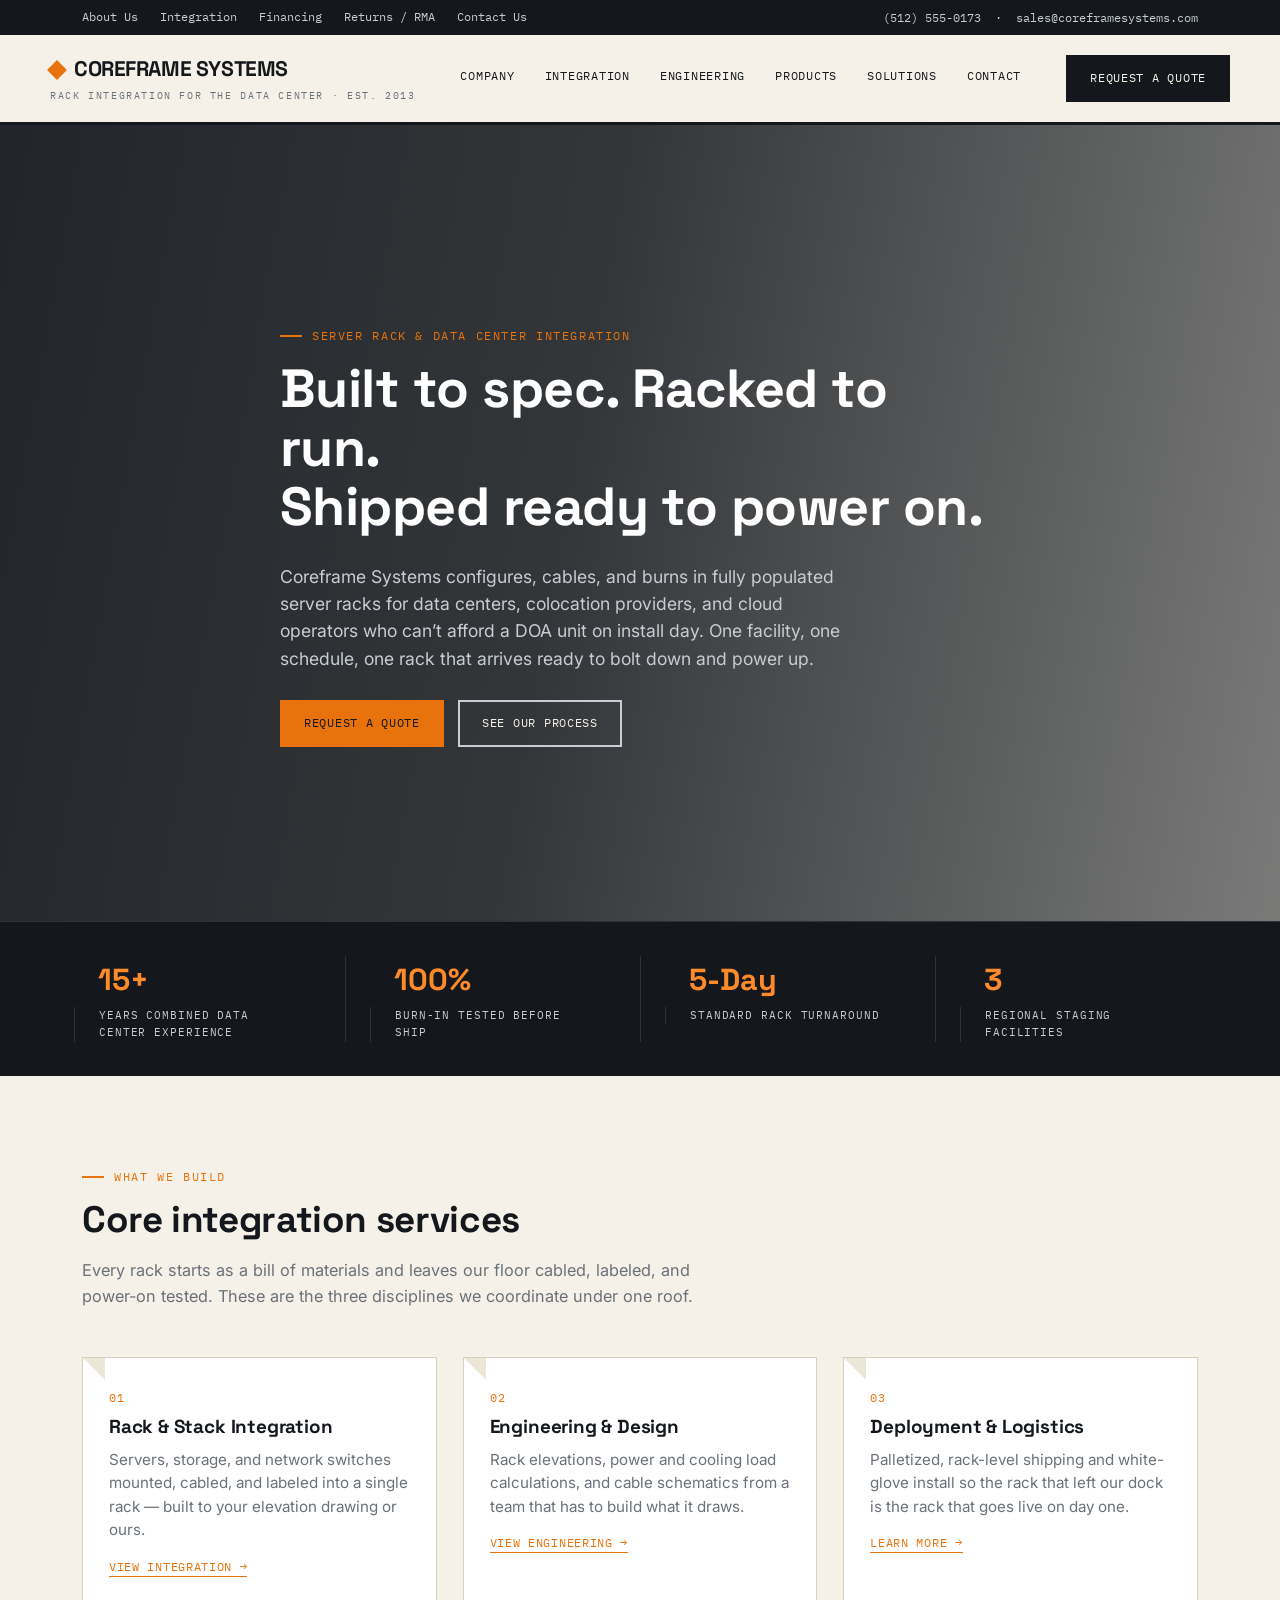
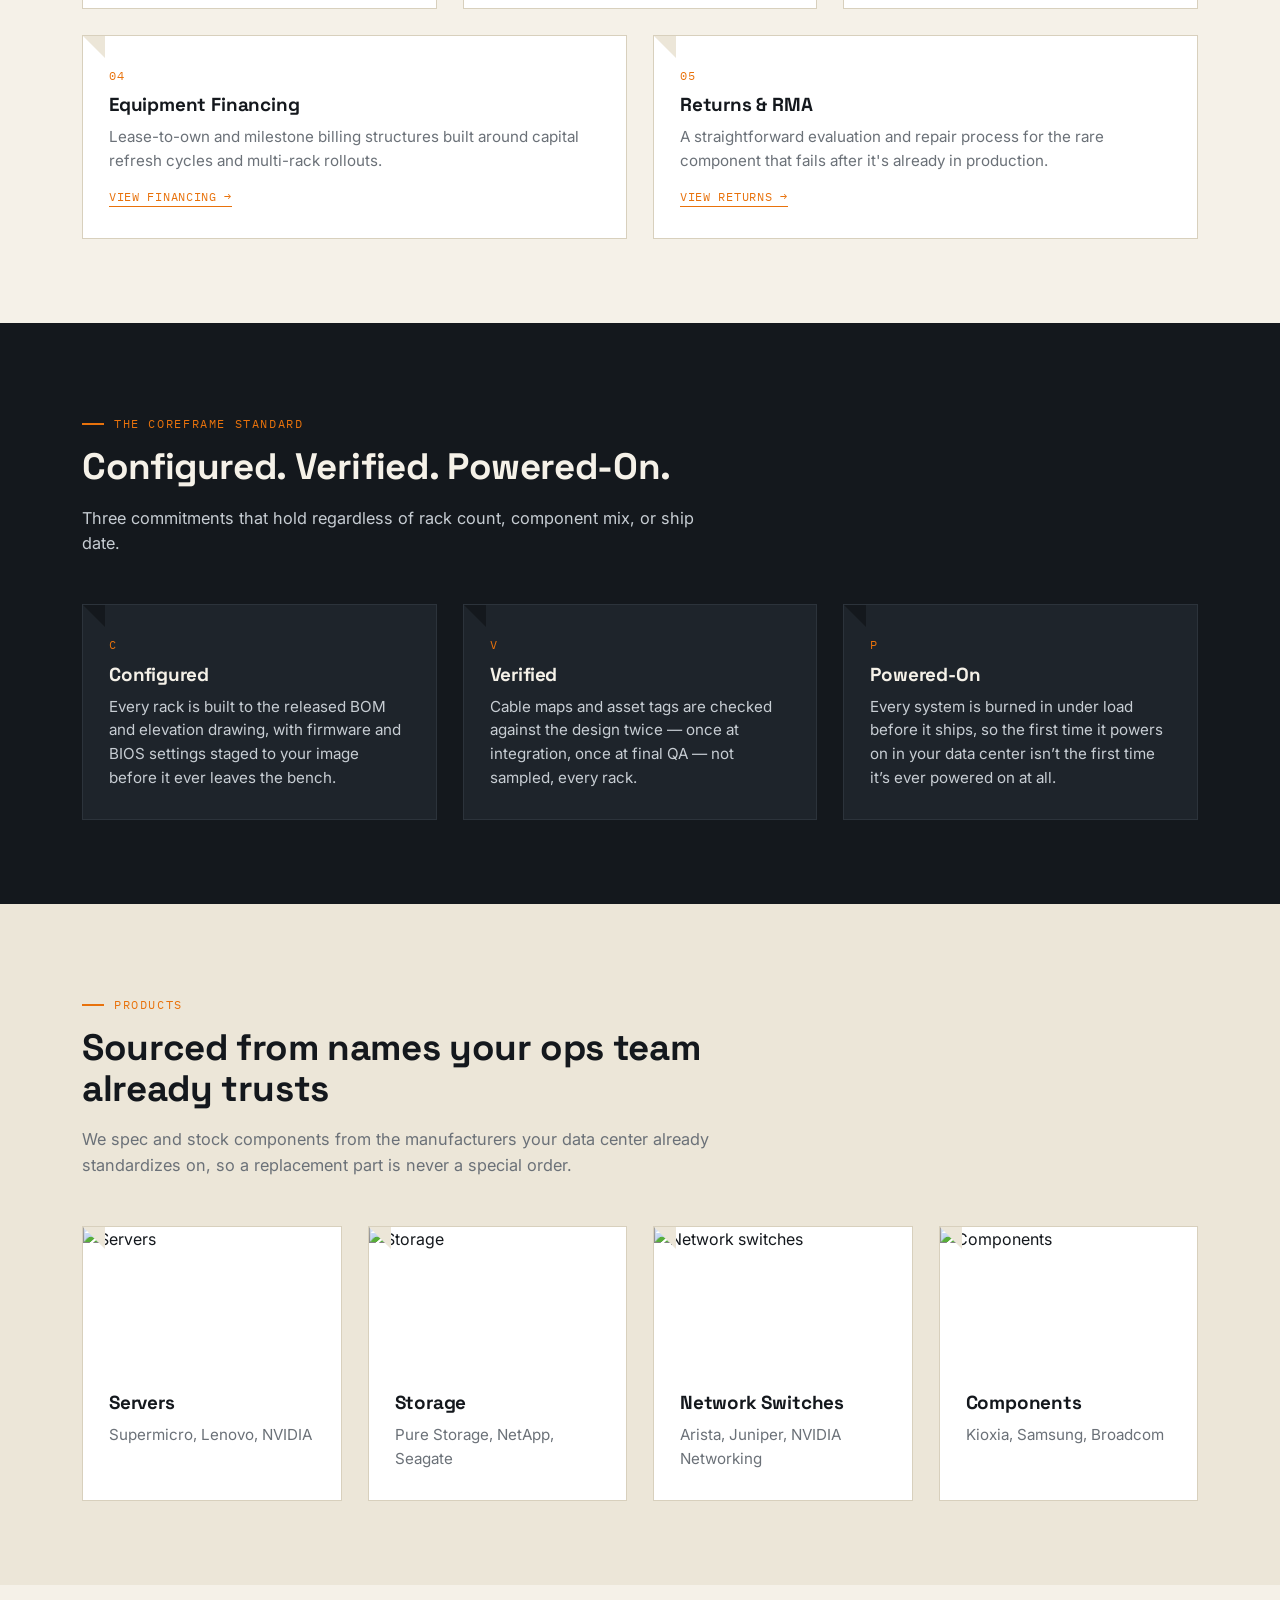
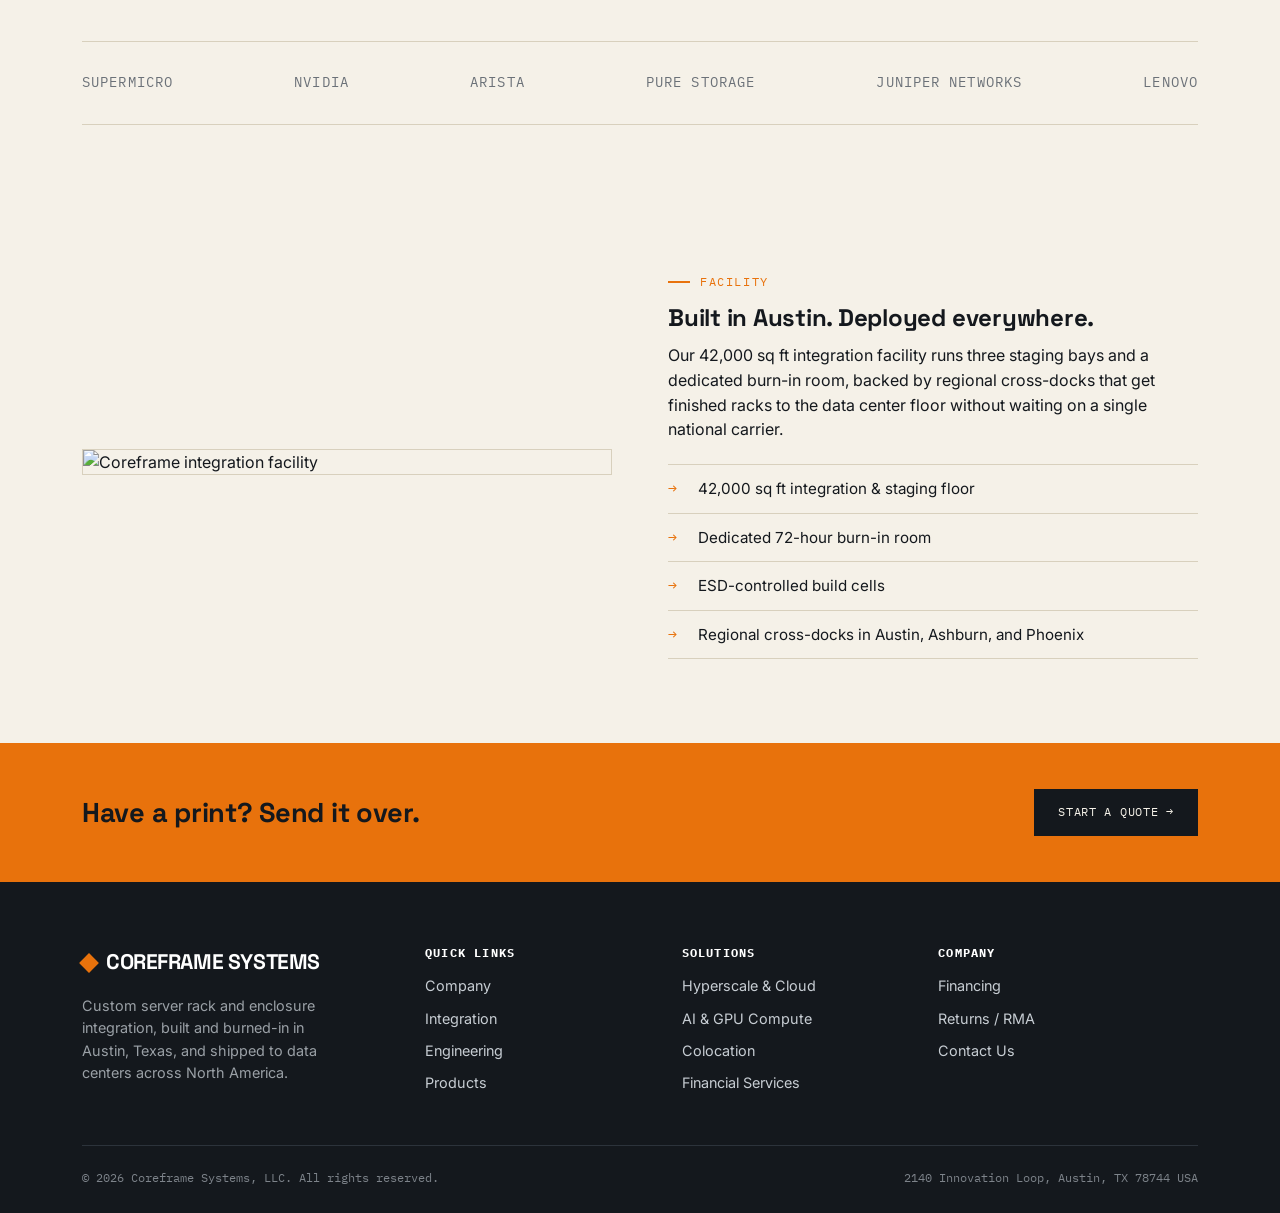
==== index.html @ fae52ecb "Add files via upload" ====
<!doctype html>
<html lang="en">
<head>
<meta charset="utf-8">
<meta name="viewport" content="width=device-width, initial-scale=1">
<title>Coreframe Systems &mdash; Custom Server Rack &amp; Data Center Integration | Coreframe Systems</title>
<meta name="description" content="Coreframe Systems configures, cables, and burns in custom server racks for data centers, from bill of materials to powered-on deployment.">
<link rel="stylesheet" href="styles.css">
</head>
<body>
<div class="utility-bar">
  <div class="container">
    <div class="utility-links">
      <a href="about.html">About Us</a>
<a href="integration.html">Integration</a>
<a href="financing.html">Financing</a>
<a href="returns.html">Returns / RMA</a>
<a href="contact.html">Contact Us</a>
    </div>
    <div>(512) 555-0173 &nbsp;·&nbsp; sales@coreframesystems.com</div>
  </div>
</div>
<header class="site-header">
  <div class="container nav-row">
    <a href="index.html" class="logo-block">
      <span class="logo-mark"><span class="chip"></span>COREFRAME SYSTEMS</span>
      <span class="logo-sub">Rack Integration for the Data Center &middot; Est. 2013</span>
    </a>
    <nav class="main-nav">
      <ul>
        <a href="about.html">Company</a>
<a href="integration.html">Integration</a>
<a href="engineering.html">Engineering</a>
<a href="products.html">Products</a>
<a href="solutions.html">Solutions</a>
<a href="contact.html">Contact</a>
      </ul>
    </nav>
    <a href="contact.html" class="btn btn-primary">Request a Quote</a>
  </div>
</header>


<section class="hero">
  <div class="hero-bg" style="background-image:url('https://images.unsplash.com/photo-1784652852605-6945598f2af3?w=1600&q=80&auto=format&fit=crop');"></div>
  <div class="container hero-inner">
    <div class="eyebrow">SERVER RACK &amp; DATA CENTER INTEGRATION</div>
    <h1>Built to spec. Racked to run.<br>Shipped ready to power on.</h1>
    <p class="lede">Coreframe Systems configures, cables, and burns in fully populated server racks for data centers, colocation providers, and cloud operators who can&rsquo;t afford a DOA unit on install day. One facility, one schedule, one rack that arrives ready to bolt down and power up.</p>
    <div class="hero-ctas">
      <a href="contact.html" class="btn btn-primary" style="background:var(--amber); border-color:var(--amber); color:var(--ink);">Request a Quote</a>
      <a href="integration.html#process" class="btn btn-on-dark">See Our Process</a>
    </div>
  </div>
</section>

<div class="stat-strip">
  <div class="container stat-grid">
    <div><div class="stat-num">15+</div><div class="stat-label">Years Combined Data Center Experience</div></div>
    <div><div class="stat-num">100%</div><div class="stat-label">Burn-In Tested Before Ship</div></div>
    <div><div class="stat-num">5-Day</div><div class="stat-label">Standard Rack Turnaround</div></div>
    <div><div class="stat-num">3</div><div class="stat-label">Regional Staging Facilities</div></div>
  </div>
</div>

<section>
  <div class="container">
    <div class="section-head">
      <div class="eyebrow">What We Build</div>
      <h2>Core integration services</h2>
      <p>Every rack starts as a bill of materials and leaves our floor cabled, labeled, and
      power-on tested. These are the three disciplines we coordinate under one roof.</p>
    </div>
    <div class="grid grid-3">
      <div class="card">
        <div class="num">01</div>
        <h3>Rack &amp; Stack Integration</h3>
        <p>Servers, storage, and network switches mounted, cabled, and labeled into a
        single rack &mdash; built to your elevation drawing or ours.</p>
        <a href="integration.html" class="card-link">View Integration &rarr;</a>
      </div>
      <div class="card">
        <div class="num">02</div>
        <h3>Engineering &amp; Design</h3>
        <p>Rack elevations, power and cooling load calculations, and cable schematics
        from a team that has to build what it draws.</p>
        <a href="engineering.html" class="card-link">View Engineering &rarr;</a>
      </div>
      <div class="card">
        <div class="num">03</div>
        <h3>Deployment &amp; Logistics</h3>
        <p>Palletized, rack-level shipping and white-glove install so the rack that
        left our dock is the rack that goes live on day one.</p>
        <a href="integration.html" class="card-link">Learn More &rarr;</a>
      </div>
    </div>
    <div class="grid grid-2" style="margin-top:26px;">
      <div class="card">
        <div class="num">04</div>
        <h3>Equipment Financing</h3>
        <p>Lease-to-own and milestone billing structures built around capital
        refresh cycles and multi-rack rollouts.</p>
        <a href="financing.html" class="card-link">View Financing &rarr;</a>
      </div>
      <div class="card">
        <div class="num">05</div>
        <h3>Returns &amp; RMA</h3>
        <p>A straightforward evaluation and repair process for the rare component
        that fails after it's already in production.</p>
        <a href="returns.html" class="card-link">View Returns &rarr;</a>
      </div>
    </div>
  </div>
</section>

<section class="on-dark">
  <div class="container">
    <div class="section-head">
      <div class="eyebrow">The Coreframe Standard</div>
      <h2>Configured. Verified. Powered-On.</h2>
      <p>Three commitments that hold regardless of rack count, component mix, or ship date.</p>
    </div>
    <div class="grid grid-3">
      <div class="card">
        <div class="num">C</div>
        <h3>Configured</h3>
        <p>Every rack is built to the released BOM and elevation drawing, with firmware
        and BIOS settings staged to your image before it ever leaves the bench.</p>
      </div>
      <div class="card">
        <div class="num">V</div>
        <h3>Verified</h3>
        <p>Cable maps and asset tags are checked against the design twice &mdash; once at
        integration, once at final QA &mdash; not sampled, every rack.</p>
      </div>
      <div class="card">
        <div class="num">P</div>
        <h3>Powered-On</h3>
        <p>Every system is burned in under load before it ships, so the first time it
        powers on in your data center isn&rsquo;t the first time it&rsquo;s ever powered on at all.</p>
      </div>
    </div>
  </div>
</section>

<section class="on-dim">
  <div class="container">
    <div class="section-head">
      <div class="eyebrow">Products</div>
      <h2>Sourced from names your ops team already trusts</h2>
      <p>We spec and stock components from the manufacturers your data center already
      standardizes on, so a replacement part is never a special order.</p>
    </div>
    <div class="grid grid-4">
      <div class="card">
        <img src="https://images.unsplash.com/photo-1784652852605-6945598f2af3?w=1600&q=80&auto=format&fit=crop" alt="Servers" style="margin:-30px -26px 16px; width:calc(100% + 52px); height:150px; object-fit:cover;">
        <h3>Servers</h3>
        <p>Supermicro, Lenovo, NVIDIA</p>
      </div>
      <div class="card">
        <img src="https://images.unsplash.com/photo-1698668975271-2ba9a323be6b?w=1600&q=80&auto=format&fit=crop" alt="Storage" style="margin:-30px -26px 16px; width:calc(100% + 52px); height:150px; object-fit:cover;">
        <h3>Storage</h3>
        <p>Pure Storage, NetApp, Seagate</p>
      </div>
      <div class="card">
        <img src="https://images.unsplash.com/photo-1594915440248-1e419eba6611?w=1600&q=80&auto=format&fit=crop" alt="Network switches" style="margin:-30px -26px 16px; width:calc(100% + 52px); height:150px; object-fit:cover;">
        <h3>Network Switches</h3>
        <p>Arista, Juniper, NVIDIA Networking</p>
      </div>
      <div class="card">
        <img src="https://images.unsplash.com/photo-1785682117029-86171f64c826?w=1600&q=80&auto=format&fit=crop" alt="Components" style="margin:-30px -26px 16px; width:calc(100% + 52px); height:150px; object-fit:cover;">
        <h3>Components</h3>
        <p>Kioxia, Samsung, Broadcom</p>
      </div>
    </div>
  </div>
</section>

<section class="tight">
  <div class="container">
    <div class="brand-strip">
      <span>Supermicro</span>
      <span>NVIDIA</span>
      <span>Arista</span>
      <span>Pure Storage</span>
      <span>Juniper Networks</span>
      <span>Lenovo</span>
    </div>
  </div>
</section>

<section>
  <div class="container split">
    <div class="img-col"><img src="https://images.unsplash.com/photo-1785682117394-4c8d27afc12a?w=1600&q=80&auto=format&fit=crop" alt="Coreframe integration facility"></div>
    <div>
      <div class="eyebrow">Facility</div>
      <h2>Built in Austin. Deployed everywhere.</h2>
      <p>Our 42,000 sq ft integration facility runs three staging bays and a dedicated
      burn-in room, backed by regional cross-docks that get finished racks to the data
      center floor without waiting on a single national carrier.</p>
      <ul class="mini-list">
        <li>42,000 sq ft integration &amp; staging floor</li>
        <li>Dedicated 72-hour burn-in room</li>
        <li>ESD-controlled build cells</li>
        <li>Regional cross-docks in Austin, Ashburn, and Phoenix</li>
      </ul>
    </div>
  </div>
</section>


<div class="cta-band">
  <div class="container">
    <h2>Have a print? Send it over.</h2>
    <a href="contact.html" class="btn btn-primary">Start a Quote &rarr;</a>
  </div>
</div>

<footer class="site-footer">
  <div class="container">
    <div class="footer-grid">
      <div>
        <span class="logo-mark" style="color:#fff;"><span class="chip"></span>COREFRAME SYSTEMS</span>
        <p style="margin-top:16px; max-width:260px; color:#9aa0a6; font-size:0.9rem;">
          Custom server rack and enclosure integration, built and burned-in in
          Austin, Texas, and shipped to data centers across North America.
        </p>
      </div>
      <div>
        <h4>Quick Links</h4>
        <ul>
          <li><a href="about.html">Company</a></li>
          <li><a href="integration.html">Integration</a></li>
          <li><a href="engineering.html">Engineering</a></li>
          <li><a href="products.html">Products</a></li>
        </ul>
      </div>
      <div>
        <h4>Solutions</h4>
        <ul>
          <li><a href="solutions.html">Hyperscale &amp; Cloud</a></li>
          <li><a href="solutions.html">AI &amp; GPU Compute</a></li>
          <li><a href="solutions.html">Colocation</a></li>
          <li><a href="solutions.html">Financial Services</a></li>
        </ul>
      </div>
      <div>
        <h4>Company</h4>
        <ul>
          <li><a href="financing.html">Financing</a></li>
          <li><a href="returns.html">Returns / RMA</a></li>
          <li><a href="contact.html">Contact Us</a></li>
        </ul>
      </div>
    </div>
    <div class="footer-bottom">
      <span>&copy; 2026 Coreframe Systems, LLC. All rights reserved.</span>
      <span>2140 Innovation Loop, Austin, TX 78744 USA</span>
    </div>
  </div>
</footer>

</body>
</html>
---- styles.css ----
/* Meridian Panel Works — shared stylesheet */

@import url('https://fonts.googleapis.com/css2?family=Space+Grotesk:wght@500;600;700&family=IBM+Plex+Mono:wght@400;500;600&family=Inter:wght@400;500;600;700&display=swap');

:root {
  --ink: #14181d;
  --ink-soft: #1e242b;
  --paper: #f5f1e8;
  --paper-dim: #ece6d8;
  --amber: #e8720c;
  --amber-bright: #ff8a2a;
  --line: #d8d0bd;
  --line-dark: #2c333b;
  --text-muted: #6b7178;
  --text-on-dark: #c7cdd3;
  --radius: 2px;
  --serif-head: 'Space Grotesk', 'Arial Narrow', sans-serif;
  --mono: 'IBM Plex Mono', 'Courier New', monospace;
  --body: 'Inter', -apple-system, BlinkMacSystemFont, sans-serif;
}

* { box-sizing: border-box; }
html { scroll-behavior: smooth; }
body {
  margin: 0;
  font-family: var(--body);
  background: var(--paper);
  color: var(--ink);
  line-height: 1.55;
  -webkit-font-smoothing: antialiased;
}
img { max-width: 100%; display: block; }
a { color: inherit; text-decoration: none; }
h1, h2, h3, h4 {
  font-family: var(--serif-head);
  line-height: 1.1;
  margin: 0 0 0.5em;
  letter-spacing: -0.01em;
}
p { margin: 0 0 1em; }
.container {
  max-width: 1180px;
  margin: 0 auto;
  padding: 0 32px;
}
.eyebrow {
  font-family: var(--mono);
  text-transform: uppercase;
  letter-spacing: 0.14em;
  font-size: 0.72rem;
  color: var(--amber);
  display: inline-flex;
  align-items: center;
  gap: 10px;
  margin-bottom: 14px;
}
.eyebrow::before {
  content: '';
  width: 22px;
  height: 2px;
  background: var(--amber);
  display: inline-block;
}

/* ---------- Utility bar ---------- */
.utility-bar {
  background: var(--ink);
  color: var(--text-on-dark);
  font-family: var(--mono);
  font-size: 0.74rem;
}
.utility-bar .container {
  display: flex;
  justify-content: space-between;
  align-items: center;
  padding-top: 8px;
  padding-bottom: 8px;
  flex-wrap: wrap;
  gap: 8px;
}
.utility-bar a { border-bottom: 1px solid transparent; }
.utility-bar a:hover { border-color: var(--amber); color: #fff; }
.utility-links { display: flex; gap: 22px; flex-wrap: wrap; }

/* ---------- Header / nav ---------- */
header.site-header {
  background: var(--paper);
  border-bottom: 3px solid var(--ink);
  position: sticky;
  top: 0;
  z-index: 50;
}
.nav-row {
  display: flex;
  align-items: center;
  justify-content: space-between;
  padding: 18px 0;
  gap: 24px;
}
.logo-block { display: flex; flex-direction: column; }
.logo-mark {
  font-family: var(--serif-head);
  font-weight: 700;
  font-size: 1.32rem;
  letter-spacing: -0.02em;
  display: flex;
  align-items: center;
  gap: 10px;
}
.logo-mark .chip {
  width: 14px; height: 14px;
  background: var(--amber);
  display: inline-block;
  transform: rotate(45deg);
}
.logo-sub {
  font-family: var(--mono);
  font-size: 0.63rem;
  letter-spacing: 0.16em;
  color: var(--text-muted);
  margin-top: 2px;
  text-transform: uppercase;
}
nav.main-nav ul {
  list-style: none;
  display: flex;
  gap: 30px;
  margin: 0;
  padding: 0;
}
nav.main-nav a {
  font-family: var(--mono);
  font-size: 0.78rem;
  text-transform: uppercase;
  letter-spacing: 0.06em;
  padding-bottom: 4px;
  border-bottom: 2px solid transparent;
}
nav.main-nav a:hover, nav.main-nav a.active {
  border-color: var(--amber);
  color: var(--amber);
}
.btn {
  font-family: var(--mono);
  font-size: 0.76rem;
  text-transform: uppercase;
  letter-spacing: 0.06em;
  padding: 12px 22px;
  border: 2px solid var(--ink);
  display: inline-block;
  white-space: nowrap;
  transition: all 0.15s ease;
}
.btn-primary { background: var(--ink); color: var(--paper); }
.btn-primary:hover { background: var(--amber); border-color: var(--amber); color: var(--ink); }
.btn-ghost { background: transparent; color: var(--ink); }
.btn-ghost:hover { background: var(--ink); color: var(--paper); }
.btn-on-dark { border-color: var(--text-on-dark); color: var(--paper); }
.btn-on-dark:hover { background: var(--amber); border-color: var(--amber); color: var(--ink); }

/* ---------- Hero ---------- */
.hero {
  position: relative;
  color: #f5f1e8;
  overflow: hidden;
}
.hero-bg {
  position: absolute; inset: 0;
  background-size: cover;
  background-position: center;
}
.hero-bg::after {
  content: '';
  position: absolute; inset: 0;
  background: linear-gradient(100deg, rgba(20,24,29,0.94) 0%, rgba(20,24,29,0.86) 45%, rgba(20,24,29,0.55) 100%);
}
.hero-inner {
  position: relative;
  padding: 110px 0 90px;
  max-width: 720px;
}
.hero h1 {
  font-size: clamp(2.1rem, 4.2vw, 3.4rem);
  color: #fff;
}
.hero .lede {
  font-size: 1.1rem;
  color: var(--text-on-dark);
  max-width: 580px;
}
.hero-ctas { display: flex; gap: 14px; margin-top: 28px; flex-wrap: wrap; }
.page-hero .hero-inner { padding: 74px 0 64px; max-width: 800px; }
.page-hero h1 { font-size: clamp(1.9rem, 3.6vw, 2.7rem); }

/* ---------- Stat strip ---------- */
.stat-strip {
  background: var(--ink);
  color: var(--paper);
  border-top: 1px solid var(--line-dark);
}
.stat-grid {
  display: grid;
  grid-template-columns: repeat(4, 1fr);
  padding: 34px 0;
}
.stat-grid div { padding: 0 24px; border-left: 1px solid var(--line-dark); }
.stat-grid div:first-child { border-left: none; }
.stat-num {
  font-family: var(--serif-head);
  font-weight: 700;
  font-size: 1.9rem;
  color: var(--amber-bright);
}
.stat-label {
  font-family: var(--mono);
  font-size: 0.7rem;
  text-transform: uppercase;
  letter-spacing: 0.08em;
  color: var(--text-on-dark);
  margin-top: 4px;
}

/* ---------- Sections ---------- */
section { padding: 84px 0; }
section.tight { padding: 56px 0; }
.section-head { max-width: 640px; margin-bottom: 48px; }
.section-head h2 { font-size: clamp(1.6rem, 3vw, 2.3rem); }
.section-head p { color: var(--text-muted); font-size: 1.02rem; }
.on-dark { background: var(--ink); color: var(--paper); }
.on-dark .section-head p { color: var(--text-on-dark); }
.on-dim { background: var(--paper-dim); }

/* ---------- Card grids ---------- */
.grid { display: grid; gap: 26px; }
.grid-3 { grid-template-columns: repeat(3, 1fr); }
.grid-4 { grid-template-columns: repeat(4, 1fr); }
.grid-2 { grid-template-columns: repeat(2, 1fr); }

.card {
  background: #fff;
  border: 1px solid var(--line);
  padding: 30px 26px;
  position: relative;
}
.on-dark .card, .on-dim .card.dark-card {
  background: var(--ink-soft);
  border-color: var(--line-dark);
}
.card::before {
  content: '';
  position: absolute; top: 0; left: 0;
  width: 0; height: 0;
  border-style: solid;
  border-width: 0 22px 22px 0;
  border-color: transparent var(--paper-dim) transparent transparent;
}
.on-dark .card::before { border-color: transparent var(--ink) transparent transparent; }
.card .num {
  font-family: var(--mono);
  color: var(--amber);
  font-size: 0.78rem;
  letter-spacing: 0.08em;
}
.card h3 { font-size: 1.18rem; margin-top: 10px; }
.card p { color: var(--text-muted); font-size: 0.95rem; margin-bottom: 0; }
.on-dark .card p { color: var(--text-on-dark); }
.card a.card-link {
  font-family: var(--mono);
  font-size: 0.72rem;
  text-transform: uppercase;
  letter-spacing: 0.06em;
  color: var(--amber);
  display: inline-block;
  margin-top: 16px;
  border-bottom: 1px solid var(--amber);
}

/* ---------- Image + text split ---------- */
.split {
  display: grid;
  grid-template-columns: 1fr 1fr;
  gap: 56px;
  align-items: center;
}
.split img { border: 1px solid var(--line); }
.split.reverse .img-col { order: 2; }
.split .eyebrow { margin-bottom: 14px; }
.mini-list { list-style: none; margin: 22px 0 0; padding: 0; }
.mini-list li {
  padding: 12px 0 12px 30px;
  border-top: 1px solid var(--line);
  position: relative;
  font-size: 0.95rem;
}
.on-dark .mini-list li { border-color: var(--line-dark); }
.mini-list li:last-child { border-bottom: 1px solid var(--line); }
.on-dark .mini-list li:last-child { border-color: var(--line-dark); }
.mini-list li::before {
  content: '→';
  position: absolute; left: 0; top: 12px;
  color: var(--amber);
  font-family: var(--mono);
}

/* ---------- Process steps ---------- */
.process {
  display: grid;
  grid-template-columns: repeat(6, 1fr);
  gap: 0;
  border: 1px solid var(--line);
}
.process .step {
  padding: 26px 18px;
  border-right: 1px solid var(--line);
  position: relative;
}
.process .step:last-child { border-right: none; }
.process .step .step-no {
  font-family: var(--mono);
  color: var(--amber);
  font-size: 0.75rem;
}
.process .step h4 { font-size: 0.95rem; margin: 8px 0 6px; }
.process .step p { font-size: 0.82rem; color: var(--text-muted); margin: 0; }

/* ---------- Brand strip ---------- */
.brand-strip {
  display: flex;
  justify-content: space-between;
  flex-wrap: wrap;
  gap: 20px;
  padding: 30px 0;
  border-top: 1px solid var(--line);
  border-bottom: 1px solid var(--line);
}
.brand-strip span {
  font-family: var(--mono);
  text-transform: uppercase;
  letter-spacing: 0.08em;
  font-size: 0.86rem;
  color: var(--text-muted);
}

/* ---------- Table ---------- */
table.spec-table { width: 100%; border-collapse: collapse; font-size: 0.92rem; }
table.spec-table th, table.spec-table td {
  text-align: left;
  padding: 14px 16px;
  border-bottom: 1px solid var(--line);
}
table.spec-table th {
  font-family: var(--mono);
  text-transform: uppercase;
  font-size: 0.7rem;
  letter-spacing: 0.08em;
  color: var(--text-muted);
  border-bottom: 2px solid var(--ink);
}

/* ---------- Tier cards (support) ---------- */
.tier-card {
  border: 1px solid var(--line);
  background: #fff;
  padding: 32px 28px;
}
.tier-card.featured {
  border: 2px solid var(--ink);
  background: var(--ink);
  color: var(--paper);
}
.tier-card.featured .tier-price, .tier-card.featured h3 { color: #fff; }
.tier-card.featured .mini-list li { border-color: var(--line-dark); }
.tier-name { font-family: var(--mono); text-transform: uppercase; letter-spacing: 0.1em; font-size: 0.78rem; color: var(--amber); }
.tier-price { font-family: var(--serif-head); font-size: 1.5rem; margin: 10px 0 4px; }

/* ---------- CTA band ---------- */
.cta-band {
  background: var(--amber);
  color: var(--ink);
}
.cta-band .container {
  display: flex;
  justify-content: space-between;
  align-items: center;
  flex-wrap: wrap;
  gap: 20px;
  padding: 46px 32px;
}
.cta-band h2 { font-size: 1.7rem; margin: 0; }
.cta-band .btn { border-color: var(--ink); }
.cta-band .btn-primary { background: var(--ink); color: var(--paper); }
.cta-band .btn-primary:hover { background: #fff; color: var(--ink); }

/* ---------- Footer ---------- */
footer.site-footer {
  background: var(--ink);
  color: var(--text-on-dark);
  padding: 64px 0 26px;
}
.footer-grid {
  display: grid;
  grid-template-columns: 1.4fr 1fr 1fr 1.2fr;
  gap: 40px;
  padding-bottom: 40px;
  border-bottom: 1px solid var(--line-dark);
}
.footer-grid h4 {
  font-family: var(--mono);
  text-transform: uppercase;
  font-size: 0.74rem;
  letter-spacing: 0.1em;
  color: #fff;
  margin-bottom: 16px;
}
.footer-grid ul { list-style: none; margin: 0; padding: 0; }
.footer-grid li { margin-bottom: 10px; font-size: 0.9rem; }
.footer-grid a:hover { color: var(--amber); }
.footer-bottom {
  display: flex;
  justify-content: space-between;
  padding-top: 22px;
  font-size: 0.78rem;
  font-family: var(--mono);
  flex-wrap: wrap;
  gap: 10px;
  color: #7d838a;
}

/* ---------- Forms ---------- */
.form-grid { display: grid; grid-template-columns: 1fr 1fr; gap: 20px; }
.form-grid .full { grid-column: 1 / -1; }
label {
  font-family: var(--mono);
  font-size: 0.72rem;
  text-transform: uppercase;
  letter-spacing: 0.08em;
  color: var(--text-muted);
  display: block;
  margin-bottom: 8px;
}
input, select, textarea {
  width: 100%;
  padding: 12px 14px;
  border: 1px solid var(--line);
  background: #fff;
  font-family: var(--body);
  font-size: 0.95rem;
  color: var(--ink);
}
input:focus, select:focus, textarea:focus { outline: 2px solid var(--amber); border-color: var(--amber); }

/* ---------- Contact info blocks ---------- */
.info-block { padding: 22px 0; border-top: 1px solid var(--line); }
.info-block:first-child { border-top: none; }
.info-block .label { font-family: var(--mono); font-size: 0.7rem; text-transform: uppercase; letter-spacing: 0.08em; color: var(--amber); margin-bottom: 6px; }

/* ---------- Responsive ---------- */
@media (max-width: 980px) {
  nav.main-nav { display: none; }
  .stat-grid { grid-template-columns: repeat(2, 1fr); }
  .stat-grid div:nth-child(3) { border-left: none; }
  .stat-grid div { margin-bottom: 20px; }
  .grid-3, .grid-4, .grid-2 { grid-template-columns: 1fr; }
  .split { grid-template-columns: 1fr; }
  .split.reverse .img-col { order: 0; }
  .process { grid-template-columns: repeat(2, 1fr); }
  .process .step { border-right: none; border-bottom: 1px solid var(--line); }
  .footer-grid { grid-template-columns: 1fr 1fr; }
  .form-grid { grid-template-columns: 1fr; }
  .cta-band .container { flex-direction: column; align-items: flex-start; }
}
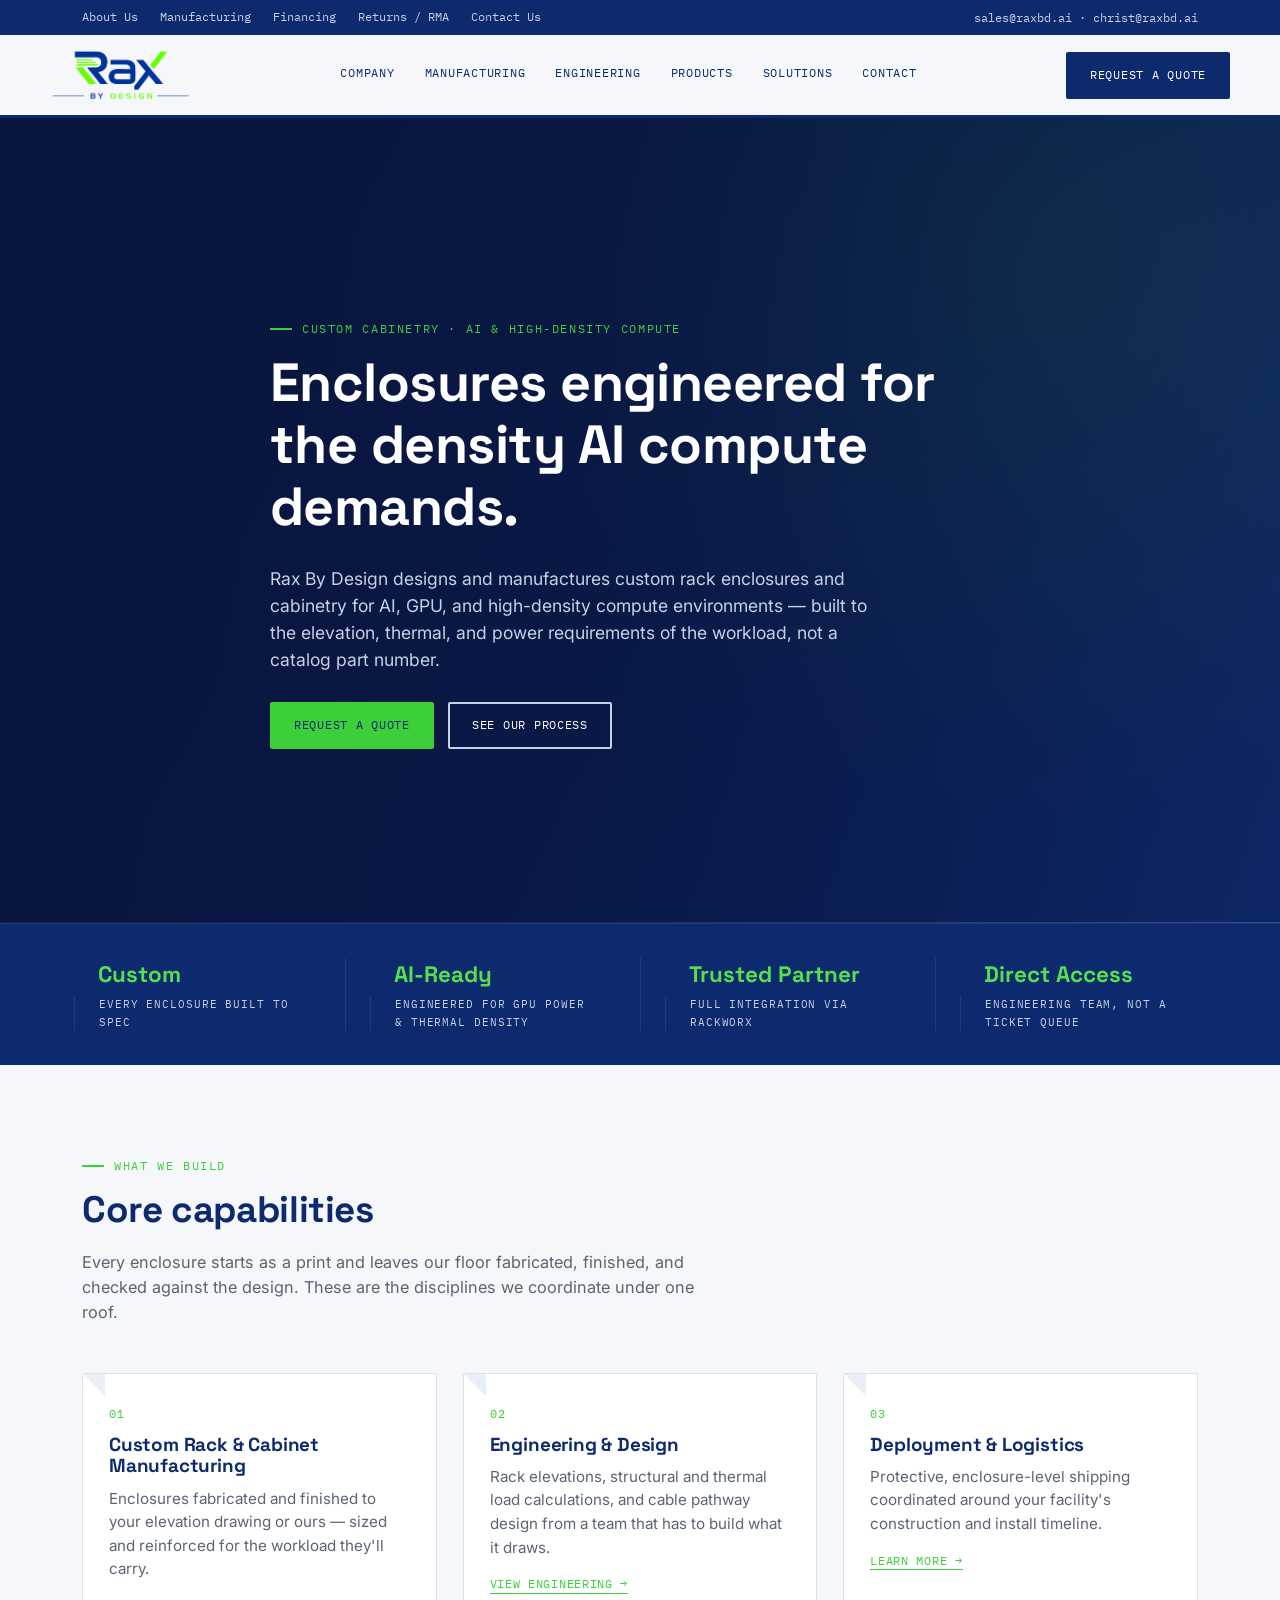
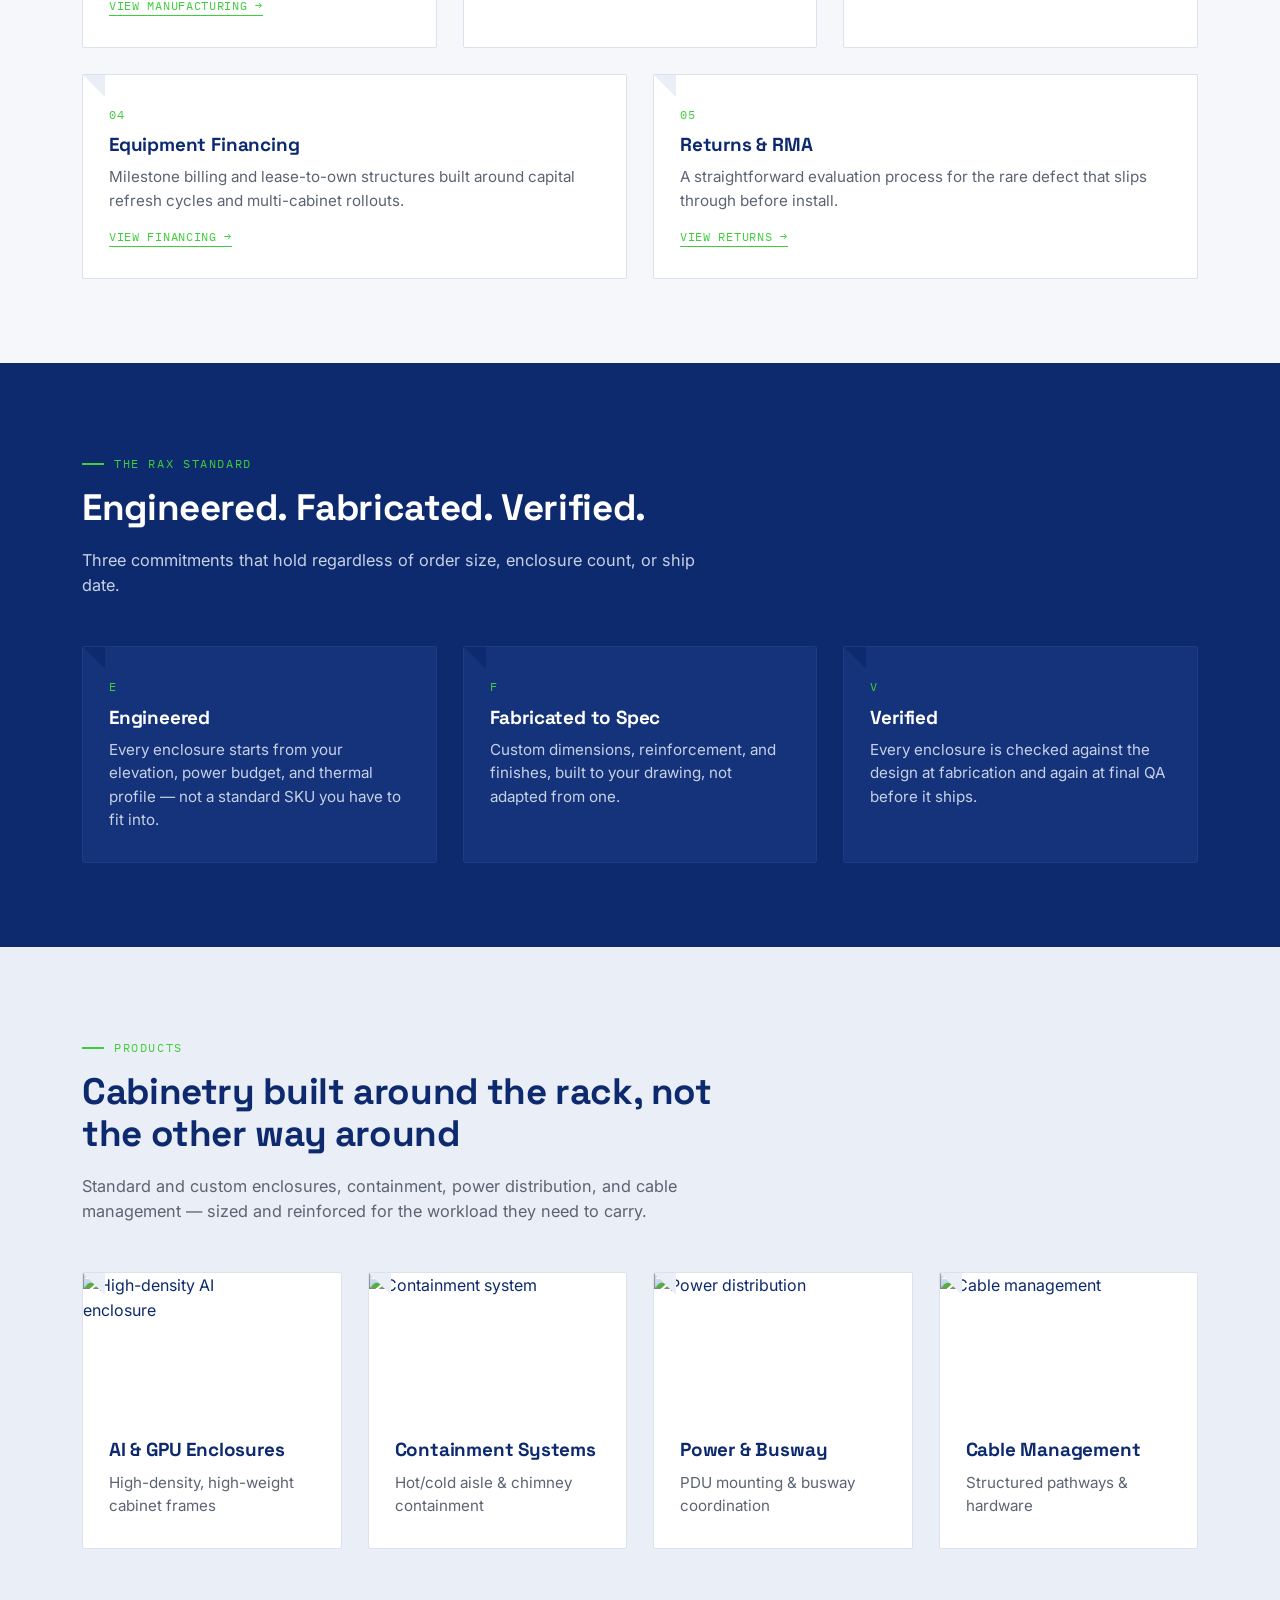
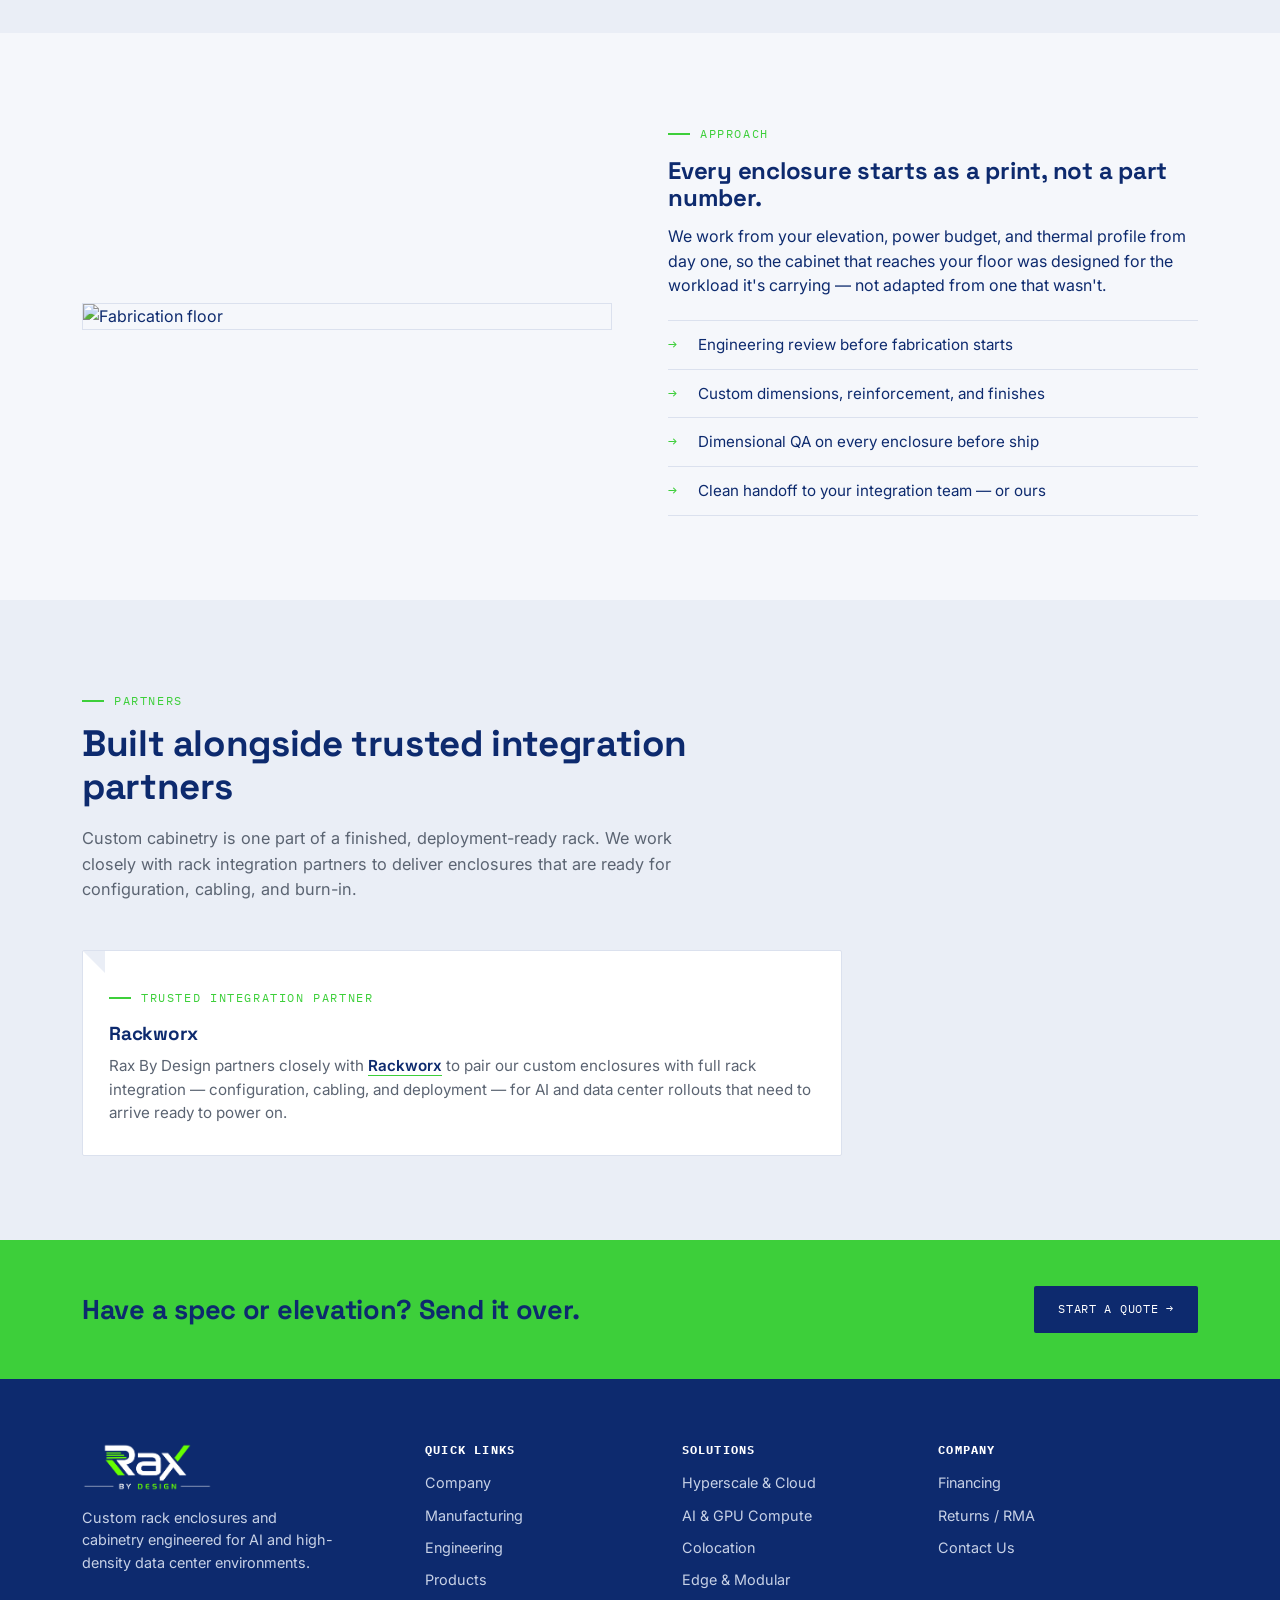
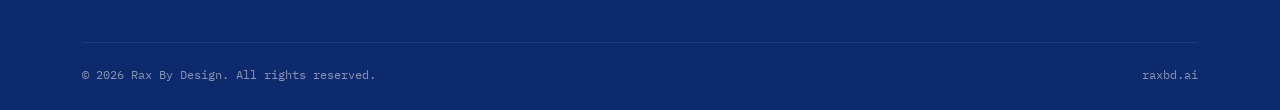
==== commit f5c0cc8d: "Make landing page, update site to be relevant to rax by design" ====
--- a/index.html
+++ b/index.html
@@ -3,8 +3,9 @@
 <head>
 <meta charset="utf-8">
 <meta name="viewport" content="width=device-width, initial-scale=1">
-<title>Coreframe Systems &mdash; Custom Server Rack &amp; Data Center Integration | Coreframe Systems</title>
-<meta name="description" content="Coreframe Systems configures, cables, and burns in custom server racks for data centers, from bill of materials to powered-on deployment.">
+<title>Home | Rax By Design</title>
+<meta name="description" content="Rax By Design engineers and manufactures custom rack enclosures and cabinetry for AI, GPU, and high-density data center environments.">
+<link rel="icon" href="data:,">
 <link rel="stylesheet" href="styles.css">
 </head>
 <body>
@@ -12,24 +13,21 @@
   <div class="container">
     <div class="utility-links">
       <a href="about.html">About Us</a>
-<a href="integration.html">Integration</a>
+<a href="integration.html">Manufacturing</a>
 <a href="financing.html">Financing</a>
 <a href="returns.html">Returns / RMA</a>
 <a href="contact.html">Contact Us</a>
     </div>
-    <div>(512) 555-0173 &nbsp;·&nbsp; sales@coreframesystems.com</div>
+    <div class="utility-contact"><a href="mailto:sales@raxbd.ai">sales@raxbd.ai</a>&nbsp;&middot;&nbsp;<a href="mailto:christ@raxbd.ai">christ@raxbd.ai</a></div>
   </div>
 </div>
 <header class="site-header">
   <div class="container nav-row">
-    <a href="index.html" class="logo-block">
-      <span class="logo-mark"><span class="chip"></span>COREFRAME SYSTEMS</span>
-      <span class="logo-sub">Rack Integration for the Data Center &middot; Est. 2013</span>
-    </a>
+    <a href="index.html" class="logo-block"><img class="logo-mark" src="assets/logo-full.png" width="141" height="52" alt="Rax By Design logo"></a>
     <nav class="main-nav">
       <ul>
         <a href="about.html">Company</a>
-<a href="integration.html">Integration</a>
+<a href="integration.html">Manufacturing</a>
 <a href="engineering.html">Engineering</a>
 <a href="products.html">Products</a>
 <a href="solutions.html">Solutions</a>
@@ -40,15 +38,14 @@
   </div>
 </header>
 
-
 <section class="hero">
-  <div class="hero-bg" style="background-image:url('https://images.unsplash.com/photo-1784652852605-6945598f2af3?w=1600&q=80&auto=format&fit=crop');"></div>
+  <div class="hero-bg"></div>
   <div class="container hero-inner">
-    <div class="eyebrow">SERVER RACK &amp; DATA CENTER INTEGRATION</div>
-    <h1>Built to spec. Racked to run.<br>Shipped ready to power on.</h1>
-    <p class="lede">Coreframe Systems configures, cables, and burns in fully populated server racks for data centers, colocation providers, and cloud operators who can&rsquo;t afford a DOA unit on install day. One facility, one schedule, one rack that arrives ready to bolt down and power up.</p>
+    <div class="eyebrow">Custom Cabinetry &middot; AI &amp; High-Density Compute</div>
+    <h1>Enclosures engineered for the density AI compute demands.</h1>
+    <p class="lede">Rax By Design designs and manufactures custom rack enclosures and cabinetry for AI, GPU, and high-density compute environments &mdash; built to the elevation, thermal, and power requirements of the workload, not a catalog part number.</p>
     <div class="hero-ctas">
-      <a href="contact.html" class="btn btn-primary" style="background:var(--amber); border-color:var(--amber); color:var(--ink);">Request a Quote</a>
+      <a href="contact.html" class="btn btn-primary btn-accent">Request a Quote</a>
       <a href="integration.html#process" class="btn btn-on-dark">See Our Process</a>
     </div>
   </div>
@@ -56,10 +53,10 @@
 
 <div class="stat-strip">
   <div class="container stat-grid">
-    <div><div class="stat-num">15+</div><div class="stat-label">Years Combined Data Center Experience</div></div>
-    <div><div class="stat-num">100%</div><div class="stat-label">Burn-In Tested Before Ship</div></div>
-    <div><div class="stat-num">5-Day</div><div class="stat-label">Standard Rack Turnaround</div></div>
-    <div><div class="stat-num">3</div><div class="stat-label">Regional Staging Facilities</div></div>
+    <div><div class="stat-num">Custom</div><div class="stat-label">Every Enclosure Built to Spec</div></div>
+    <div><div class="stat-num">AI-Ready</div><div class="stat-label">Engineered for GPU Power &amp; Thermal Density</div></div>
+    <div><div class="stat-num">Trusted Partner</div><div class="stat-label">Full Integration via Rackworx</div></div>
+    <div><div class="stat-num">Direct Access</div><div class="stat-label">Engineering Team, Not a Ticket Queue</div></div>
   </div>
 </div>
 
@@ -67,46 +64,46 @@
   <div class="container">
     <div class="section-head">
       <div class="eyebrow">What We Build</div>
-      <h2>Core integration services</h2>
-      <p>Every rack starts as a bill of materials and leaves our floor cabled, labeled, and
-      power-on tested. These are the three disciplines we coordinate under one roof.</p>
+      <h2>Core capabilities</h2>
+      <p>Every enclosure starts as a print and leaves our floor fabricated, finished, and
+      checked against the design. These are the disciplines we coordinate under one roof.</p>
     </div>
     <div class="grid grid-3">
       <div class="card">
         <div class="num">01</div>
-        <h3>Rack &amp; Stack Integration</h3>
-        <p>Servers, storage, and network switches mounted, cabled, and labeled into a
-        single rack &mdash; built to your elevation drawing or ours.</p>
-        <a href="integration.html" class="card-link">View Integration &rarr;</a>
+        <h3>Custom Rack &amp; Cabinet Manufacturing</h3>
+        <p>Enclosures fabricated and finished to your elevation drawing or ours &mdash;
+        sized and reinforced for the workload they'll carry.</p>
+        <a href="integration.html" class="card-link">View Manufacturing &rarr;</a>
       </div>
       <div class="card">
         <div class="num">02</div>
         <h3>Engineering &amp; Design</h3>
-        <p>Rack elevations, power and cooling load calculations, and cable schematics
-        from a team that has to build what it draws.</p>
+        <p>Rack elevations, structural and thermal load calculations, and cable pathway
+        design from a team that has to build what it draws.</p>
         <a href="engineering.html" class="card-link">View Engineering &rarr;</a>
       </div>
       <div class="card">
         <div class="num">03</div>
         <h3>Deployment &amp; Logistics</h3>
-        <p>Palletized, rack-level shipping and white-glove install so the rack that
-        left our dock is the rack that goes live on day one.</p>
-        <a href="integration.html" class="card-link">Learn More &rarr;</a>
+        <p>Protective, enclosure-level shipping coordinated around your facility's
+        construction and install timeline.</p>
+        <a href="solutions.html" class="card-link">Learn More &rarr;</a>
       </div>
     </div>
     <div class="grid grid-2" style="margin-top:26px;">
       <div class="card">
         <div class="num">04</div>
         <h3>Equipment Financing</h3>
-        <p>Lease-to-own and milestone billing structures built around capital
-        refresh cycles and multi-rack rollouts.</p>
+        <p>Milestone billing and lease-to-own structures built around capital refresh
+        cycles and multi-cabinet rollouts.</p>
         <a href="financing.html" class="card-link">View Financing &rarr;</a>
       </div>
       <div class="card">
         <div class="num">05</div>
         <h3>Returns &amp; RMA</h3>
-        <p>A straightforward evaluation and repair process for the rare component
-        that fails after it's already in production.</p>
+        <p>A straightforward evaluation process for the rare defect that slips through
+        before install.</p>
         <a href="returns.html" class="card-link">View Returns &rarr;</a>
       </div>
     </div>
@@ -116,28 +113,28 @@
 <section class="on-dark">
   <div class="container">
     <div class="section-head">
-      <div class="eyebrow">The Coreframe Standard</div>
-      <h2>Configured. Verified. Powered-On.</h2>
-      <p>Three commitments that hold regardless of rack count, component mix, or ship date.</p>
+      <div class="eyebrow">The Rax Standard</div>
+      <h2>Engineered. Fabricated. Verified.</h2>
+      <p>Three commitments that hold regardless of order size, enclosure count, or ship date.</p>
     </div>
     <div class="grid grid-3">
       <div class="card">
-        <div class="num">C</div>
-        <h3>Configured</h3>
-        <p>Every rack is built to the released BOM and elevation drawing, with firmware
-        and BIOS settings staged to your image before it ever leaves the bench.</p>
+        <div class="num">E</div>
+        <h3>Engineered</h3>
+        <p>Every enclosure starts from your elevation, power budget, and thermal profile
+        &mdash; not a standard SKU you have to fit into.</p>
+      </div>
+      <div class="card">
+        <div class="num">F</div>
+        <h3>Fabricated to Spec</h3>
+        <p>Custom dimensions, reinforcement, and finishes, built to your drawing,
+        not adapted from one.</p>
       </div>
       <div class="card">
         <div class="num">V</div>
         <h3>Verified</h3>
-        <p>Cable maps and asset tags are checked against the design twice &mdash; once at
-        integration, once at final QA &mdash; not sampled, every rack.</p>
-      </div>
-      <div class="card">
-        <div class="num">P</div>
-        <h3>Powered-On</h3>
-        <p>Every system is burned in under load before it ships, so the first time it
-        powers on in your data center isn&rsquo;t the first time it&rsquo;s ever powered on at all.</p>
+        <p>Every enclosure is checked against the design at fabrication and again at
+        final QA before it ships.</p>
       </div>
     </div>
   </div>
@@ -147,71 +144,77 @@
   <div class="container">
     <div class="section-head">
       <div class="eyebrow">Products</div>
-      <h2>Sourced from names your ops team already trusts</h2>
-      <p>We spec and stock components from the manufacturers your data center already
-      standardizes on, so a replacement part is never a special order.</p>
+      <h2>Cabinetry built around the rack, not the other way around</h2>
+      <p>Standard and custom enclosures, containment, power distribution, and cable
+      management &mdash; sized and reinforced for the workload they need to carry.</p>
     </div>
     <div class="grid grid-4">
       <div class="card">
-        <img src="https://images.unsplash.com/photo-1784652852605-6945598f2af3?w=1600&q=80&auto=format&fit=crop" alt="Servers" style="margin:-30px -26px 16px; width:calc(100% + 52px); height:150px; object-fit:cover;">
-        <h3>Servers</h3>
-        <p>Supermicro, Lenovo, NVIDIA</p>
-      </div>
-      <div class="card">
-        <img src="https://images.unsplash.com/photo-1698668975271-2ba9a323be6b?w=1600&q=80&auto=format&fit=crop" alt="Storage" style="margin:-30px -26px 16px; width:calc(100% + 52px); height:150px; object-fit:cover;">
-        <h3>Storage</h3>
-        <p>Pure Storage, NetApp, Seagate</p>
-      </div>
-      <div class="card">
-        <img src="https://images.unsplash.com/photo-1594915440248-1e419eba6611?w=1600&q=80&auto=format&fit=crop" alt="Network switches" style="margin:-30px -26px 16px; width:calc(100% + 52px); height:150px; object-fit:cover;">
-        <h3>Network Switches</h3>
-        <p>Arista, Juniper, NVIDIA Networking</p>
-      </div>
-      <div class="card">
-        <img src="https://images.unsplash.com/photo-1785682117029-86171f64c826?w=1600&q=80&auto=format&fit=crop" alt="Components" style="margin:-30px -26px 16px; width:calc(100% + 52px); height:150px; object-fit:cover;">
-        <h3>Components</h3>
-        <p>Kioxia, Samsung, Broadcom</p>
-      </div>
-    </div>
-  </div>
-</section>
-
-<section class="tight">
-  <div class="container">
-    <div class="brand-strip">
-      <span>Supermicro</span>
-      <span>NVIDIA</span>
-      <span>Arista</span>
-      <span>Pure Storage</span>
-      <span>Juniper Networks</span>
-      <span>Lenovo</span>
+        <img src="https://images.unsplash.com/photo-1784652852605-6945598f2af3?w=1600&q=80&auto=format&fit=crop" alt="High-density AI enclosure" style="margin:-30px -26px 16px; width:calc(100% + 52px); height:150px; object-fit:cover;">
+        <h3>AI &amp; GPU Enclosures</h3>
+        <p>High-density, high-weight cabinet frames</p>
+      </div>
+      <div class="card">
+        <img src="https://images.unsplash.com/photo-1698668975271-2ba9a323be6b?w=1600&q=80&auto=format&fit=crop" alt="Containment system" style="margin:-30px -26px 16px; width:calc(100% + 52px); height:150px; object-fit:cover;">
+        <h3>Containment Systems</h3>
+        <p>Hot/cold aisle &amp; chimney containment</p>
+      </div>
+      <div class="card">
+        <img src="https://images.unsplash.com/photo-1594915440248-1e419eba6611?w=1600&q=80&auto=format&fit=crop" alt="Power distribution" style="margin:-30px -26px 16px; width:calc(100% + 52px); height:150px; object-fit:cover;">
+        <h3>Power &amp; Busway</h3>
+        <p>PDU mounting &amp; busway coordination</p>
+      </div>
+      <div class="card">
+        <img src="https://images.unsplash.com/photo-1785682117029-86171f64c826?w=1600&q=80&auto=format&fit=crop" alt="Cable management" style="margin:-30px -26px 16px; width:calc(100% + 52px); height:150px; object-fit:cover;">
+        <h3>Cable Management</h3>
+        <p>Structured pathways &amp; hardware</p>
+      </div>
     </div>
   </div>
 </section>
 
 <section>
   <div class="container split">
-    <div class="img-col"><img src="https://images.unsplash.com/photo-1785682117394-4c8d27afc12a?w=1600&q=80&auto=format&fit=crop" alt="Coreframe integration facility"></div>
+    <div class="img-col"><img src="https://images.unsplash.com/photo-1785682117394-4c8d27afc12a?w=1600&q=80&auto=format&fit=crop" alt="Fabrication floor"></div>
     <div>
-      <div class="eyebrow">Facility</div>
-      <h2>Built in Austin. Deployed everywhere.</h2>
-      <p>Our 42,000 sq ft integration facility runs three staging bays and a dedicated
-      burn-in room, backed by regional cross-docks that get finished racks to the data
-      center floor without waiting on a single national carrier.</p>
+      <div class="eyebrow">Approach</div>
+      <h2>Every enclosure starts as a print, not a part number.</h2>
+      <p>We work from your elevation, power budget, and thermal profile from day one,
+      so the cabinet that reaches your floor was designed for the workload it's
+      carrying &mdash; not adapted from one that wasn't.</p>
       <ul class="mini-list">
-        <li>42,000 sq ft integration &amp; staging floor</li>
-        <li>Dedicated 72-hour burn-in room</li>
-        <li>ESD-controlled build cells</li>
-        <li>Regional cross-docks in Austin, Ashburn, and Phoenix</li>
+        <li>Engineering review before fabrication starts</li>
+        <li>Custom dimensions, reinforcement, and finishes</li>
+        <li>Dimensional QA on every enclosure before ship</li>
+        <li>Clean handoff to your integration team &mdash; or ours</li>
       </ul>
     </div>
   </div>
 </section>
 
+<section class="on-dim" id="partners">
+  <div class="container">
+    <div class="section-head">
+      <div class="eyebrow">Partners</div>
+      <h2>Built alongside trusted integration partners</h2>
+      <p>Custom cabinetry is one part of a finished, deployment-ready rack. We work closely
+      with rack integration partners to deliver enclosures that are ready for configuration,
+      cabling, and burn-in.</p>
+    </div>
+    <div class="card partner-card">
+      <div class="eyebrow" style="margin-bottom:6px;">Trusted Integration Partner</div>
+      <h3>Rackworx</h3>
+      <p>Rax By Design partners closely with <a href="https://www.rakworx.com/home/home" target="_blank" rel="noopener">Rackworx</a>
+      to pair our custom enclosures with full rack integration &mdash; configuration, cabling, and
+      deployment &mdash; for AI and data center rollouts that need to arrive ready to power on.</p>
+    </div>
+  </div>
+</section>
+
 
 <div class="cta-band">
   <div class="container">
-    <h2>Have a print? Send it over.</h2>
+    <h2>Have a spec or elevation? Send it over.</h2>
     <a href="contact.html" class="btn btn-primary">Start a Quote &rarr;</a>
   </div>
 </div>
@@ -220,17 +223,17 @@
   <div class="container">
     <div class="footer-grid">
       <div>
-        <span class="logo-mark" style="color:#fff;"><span class="chip"></span>COREFRAME SYSTEMS</span>
-        <p style="margin-top:16px; max-width:260px; color:#9aa0a6; font-size:0.9rem;">
-          Custom server rack and enclosure integration, built and burned-in in
-          Austin, Texas, and shipped to data centers across North America.
+        <a href="index.html" class="logo-block"><img class="logo-mark" src="assets/logo-full-on-dark.png" width="130" height="48" alt="Rax By Design logo"></a>
+        <p style="margin-top:16px; max-width:260px; color:var(--text-on-dark); font-size:0.9rem;">
+          Custom rack enclosures and cabinetry engineered for AI and high-density
+          data center environments.
         </p>
       </div>
       <div>
         <h4>Quick Links</h4>
         <ul>
           <li><a href="about.html">Company</a></li>
-          <li><a href="integration.html">Integration</a></li>
+          <li><a href="integration.html">Manufacturing</a></li>
           <li><a href="engineering.html">Engineering</a></li>
           <li><a href="products.html">Products</a></li>
         </ul>
@@ -241,7 +244,7 @@
           <li><a href="solutions.html">Hyperscale &amp; Cloud</a></li>
           <li><a href="solutions.html">AI &amp; GPU Compute</a></li>
           <li><a href="solutions.html">Colocation</a></li>
-          <li><a href="solutions.html">Financial Services</a></li>
+          <li><a href="solutions.html">Edge &amp; Modular</a></li>
         </ul>
       </div>
       <div>
@@ -254,11 +257,10 @@
       </div>
     </div>
     <div class="footer-bottom">
-      <span>&copy; 2026 Coreframe Systems, LLC. All rights reserved.</span>
-      <span>2140 Innovation Loop, Austin, TX 78744 USA</span>
+      <span>&copy; 2026 Rax By Design. All rights reserved.</span>
+      <span>raxbd.ai</span>
     </div>
   </div>
 </footer>
-
 </body>
 </html>
--- a/styles.css
+++ b/styles.css
@@ -1,18 +1,18 @@
-/* Meridian Panel Works — shared stylesheet */
+/* Rax By Design — shared stylesheet */
 
 @import url('https://fonts.googleapis.com/css2?family=Space+Grotesk:wght@500;600;700&family=IBM+Plex+Mono:wght@400;500;600&family=Inter:wght@400;500;600;700&display=swap');
 
 :root {
-  --ink: #14181d;
-  --ink-soft: #1e242b;
-  --paper: #f5f1e8;
-  --paper-dim: #ece6d8;
-  --amber: #e8720c;
-  --amber-bright: #ff8a2a;
-  --line: #d8d0bd;
-  --line-dark: #2c333b;
-  --text-muted: #6b7178;
-  --text-on-dark: #c7cdd3;
+  --ink: #0d2a6e;
+  --ink-soft: #14337a;
+  --paper: #f5f7fb;
+  --paper-dim: #eaeef6;
+  --amber: #3dcf3a;
+  --amber-bright: #55e050;
+  --line: #dbe1ee;
+  --line-dark: #1e3a82;
+  --text-muted: #5b6472;
+  --text-on-dark: #c7d1e6;
   --radius: 2px;
   --serif-head: 'Space Grotesk', 'Arial Narrow', sans-serif;
   --mono: 'IBM Plex Mono', 'Courier New', monospace;
@@ -30,10 +30,11 @@
   -webkit-font-smoothing: antialiased;
 }
 img { max-width: 100%; display: block; }
+svg { display: block; }
 a { color: inherit; text-decoration: none; }
 h1, h2, h3, h4 {
   font-family: var(--serif-head);
-  line-height: 1.1;
+  line-height: 1.15;
   margin: 0 0 0.5em;
   letter-spacing: -0.01em;
 }
@@ -81,6 +82,8 @@
 .utility-bar a { border-bottom: 1px solid transparent; }
 .utility-bar a:hover { border-color: var(--amber); color: #fff; }
 .utility-links { display: flex; gap: 22px; flex-wrap: wrap; }
+.utility-contact a { color: var(--text-on-dark); }
+.utility-contact a:hover { color: var(--amber-bright); }
 
 /* ---------- Header / nav ---------- */
 header.site-header {
@@ -94,33 +97,10 @@
   display: flex;
   align-items: center;
   justify-content: space-between;
-  padding: 18px 0;
+  padding: 14px 0;
   gap: 24px;
 }
-.logo-block { display: flex; flex-direction: column; }
-.logo-mark {
-  font-family: var(--serif-head);
-  font-weight: 700;
-  font-size: 1.32rem;
-  letter-spacing: -0.02em;
-  display: flex;
-  align-items: center;
-  gap: 10px;
-}
-.logo-mark .chip {
-  width: 14px; height: 14px;
-  background: var(--amber);
-  display: inline-block;
-  transform: rotate(45deg);
-}
-.logo-sub {
-  font-family: var(--mono);
-  font-size: 0.63rem;
-  letter-spacing: 0.16em;
-  color: var(--text-muted);
-  margin-top: 2px;
-  text-transform: uppercase;
-}
+.logo-block { display: flex; align-items: center; }
 nav.main-nav ul {
   list-style: none;
   display: flex;
@@ -147,37 +127,43 @@
   letter-spacing: 0.06em;
   padding: 12px 22px;
   border: 2px solid var(--ink);
+  border-radius: var(--radius);
   display: inline-block;
   white-space: nowrap;
   transition: all 0.15s ease;
 }
-.btn-primary { background: var(--ink); color: var(--paper); }
+.btn-primary { background: var(--ink); color: #fff; }
 .btn-primary:hover { background: var(--amber); border-color: var(--amber); color: var(--ink); }
+.btn-accent { background: var(--amber); border-color: var(--amber); color: var(--ink); }
+.btn-accent:hover { background: var(--amber-bright); border-color: var(--amber-bright); }
 .btn-ghost { background: transparent; color: var(--ink); }
-.btn-ghost:hover { background: var(--ink); color: var(--paper); }
-.btn-on-dark { border-color: var(--text-on-dark); color: var(--paper); }
+.btn-ghost:hover { background: var(--ink); color: #fff; }
+.btn-on-dark { border-color: var(--text-on-dark); color: #fff; }
 .btn-on-dark:hover { background: var(--amber); border-color: var(--amber); color: var(--ink); }
 
 /* ---------- Hero ---------- */
 .hero {
   position: relative;
-  color: #f5f1e8;
+  color: #f5f7fb;
   overflow: hidden;
 }
 .hero-bg {
   position: absolute; inset: 0;
+  background:
+    radial-gradient(circle at 82% 18%, rgba(61,207,58,0.24) 0%, transparent 45%),
+    linear-gradient(120deg, #081c4d 0%, #0d2a6e 55%, #123a91 100%);
   background-size: cover;
   background-position: center;
 }
 .hero-bg::after {
   content: '';
   position: absolute; inset: 0;
-  background: linear-gradient(100deg, rgba(20,24,29,0.94) 0%, rgba(20,24,29,0.86) 45%, rgba(20,24,29,0.55) 100%);
+  background: linear-gradient(100deg, rgba(8,20,60,0.92) 0%, rgba(8,20,60,0.82) 45%, rgba(8,20,60,0.5) 100%);
 }
 .hero-inner {
   position: relative;
   padding: 110px 0 90px;
-  max-width: 720px;
+  max-width: 740px;
 }
 .hero h1 {
   font-size: clamp(2.1rem, 4.2vw, 3.4rem);
@@ -186,13 +172,13 @@
 .hero .lede {
   font-size: 1.1rem;
   color: var(--text-on-dark);
-  max-width: 580px;
+  max-width: 600px;
 }
 .hero-ctas { display: flex; gap: 14px; margin-top: 28px; flex-wrap: wrap; }
 .page-hero .hero-inner { padding: 74px 0 64px; max-width: 800px; }
 .page-hero h1 { font-size: clamp(1.9rem, 3.6vw, 2.7rem); }
 
-/* ---------- Stat strip ---------- */
+/* ---------- Stat / capability strip ---------- */
 .stat-strip {
   background: var(--ink);
   color: var(--paper);
@@ -208,7 +194,7 @@
 .stat-num {
   font-family: var(--serif-head);
   font-weight: 700;
-  font-size: 1.9rem;
+  font-size: 1.4rem;
   color: var(--amber-bright);
 }
 .stat-label {
@@ -227,6 +213,7 @@
 .section-head h2 { font-size: clamp(1.6rem, 3vw, 2.3rem); }
 .section-head p { color: var(--text-muted); font-size: 1.02rem; }
 .on-dark { background: var(--ink); color: var(--paper); }
+.on-dark h2, .on-dark h3, .on-dark h4 { color: #fff; }
 .on-dark .section-head p { color: var(--text-on-dark); }
 .on-dim { background: var(--paper-dim); }
 
@@ -239,6 +226,7 @@
 .card {
   background: #fff;
   border: 1px solid var(--line);
+  border-radius: var(--radius);
   padding: 30px 26px;
   position: relative;
 }
@@ -274,6 +262,9 @@
   margin-top: 16px;
   border-bottom: 1px solid var(--amber);
 }
+.partner-card { max-width: 760px; }
+.partner-card a { color: var(--ink); font-weight: 600; border-bottom: 1px solid var(--amber); }
+.partner-card a:hover { color: var(--amber); }
 
 /* ---------- Image + text split ---------- */
 .split {
@@ -323,24 +314,6 @@
 .process .step h4 { font-size: 0.95rem; margin: 8px 0 6px; }
 .process .step p { font-size: 0.82rem; color: var(--text-muted); margin: 0; }
 
-/* ---------- Brand strip ---------- */
-.brand-strip {
-  display: flex;
-  justify-content: space-between;
-  flex-wrap: wrap;
-  gap: 20px;
-  padding: 30px 0;
-  border-top: 1px solid var(--line);
-  border-bottom: 1px solid var(--line);
-}
-.brand-strip span {
-  font-family: var(--mono);
-  text-transform: uppercase;
-  letter-spacing: 0.08em;
-  font-size: 0.86rem;
-  color: var(--text-muted);
-}
-
 /* ---------- Table ---------- */
 table.spec-table { width: 100%; border-collapse: collapse; font-size: 0.92rem; }
 table.spec-table th, table.spec-table td {
@@ -357,22 +330,6 @@
   border-bottom: 2px solid var(--ink);
 }
 
-/* ---------- Tier cards (support) ---------- */
-.tier-card {
-  border: 1px solid var(--line);
-  background: #fff;
-  padding: 32px 28px;
-}
-.tier-card.featured {
-  border: 2px solid var(--ink);
-  background: var(--ink);
-  color: var(--paper);
-}
-.tier-card.featured .tier-price, .tier-card.featured h3 { color: #fff; }
-.tier-card.featured .mini-list li { border-color: var(--line-dark); }
-.tier-name { font-family: var(--mono); text-transform: uppercase; letter-spacing: 0.1em; font-size: 0.78rem; color: var(--amber); }
-.tier-price { font-family: var(--serif-head); font-size: 1.5rem; margin: 10px 0 4px; }
-
 /* ---------- CTA band ---------- */
 .cta-band {
   background: var(--amber);
@@ -386,9 +343,9 @@
   gap: 20px;
   padding: 46px 32px;
 }
-.cta-band h2 { font-size: 1.7rem; margin: 0; }
+.cta-band h2 { font-size: 1.7rem; margin: 0; color: var(--ink); }
 .cta-band .btn { border-color: var(--ink); }
-.cta-band .btn-primary { background: var(--ink); color: var(--paper); }
+.cta-band .btn-primary { background: var(--ink); color: #fff; }
 .cta-band .btn-primary:hover { background: #fff; color: var(--ink); }
 
 /* ---------- Footer ---------- */
@@ -414,7 +371,7 @@
 }
 .footer-grid ul { list-style: none; margin: 0; padding: 0; }
 .footer-grid li { margin-bottom: 10px; font-size: 0.9rem; }
-.footer-grid a:hover { color: var(--amber); }
+.footer-grid a:hover { color: var(--amber-bright); }
 .footer-bottom {
   display: flex;
   justify-content: space-between;
@@ -423,36 +380,74 @@
   font-family: var(--mono);
   flex-wrap: wrap;
   gap: 10px;
-  color: #7d838a;
-}
-
-/* ---------- Forms ---------- */
-.form-grid { display: grid; grid-template-columns: 1fr 1fr; gap: 20px; }
-.form-grid .full { grid-column: 1 / -1; }
-label {
-  font-family: var(--mono);
-  font-size: 0.72rem;
-  text-transform: uppercase;
-  letter-spacing: 0.08em;
-  color: var(--text-muted);
-  display: block;
-  margin-bottom: 8px;
-}
-input, select, textarea {
-  width: 100%;
-  padding: 12px 14px;
-  border: 1px solid var(--line);
-  background: #fff;
-  font-family: var(--body);
-  font-size: 0.95rem;
-  color: var(--ink);
-}
-input:focus, select:focus, textarea:focus { outline: 2px solid var(--amber); border-color: var(--amber); }
+  color: #8b95b3;
+}
 
 /* ---------- Contact info blocks ---------- */
 .info-block { padding: 22px 0; border-top: 1px solid var(--line); }
 .info-block:first-child { border-top: none; }
 .info-block .label { font-family: var(--mono); font-size: 0.7rem; text-transform: uppercase; letter-spacing: 0.08em; color: var(--amber); margin-bottom: 6px; }
+
+/* ---------- Coming soon page ---------- */
+.coming-soon-page { background: var(--ink); }
+.coming-soon-wrap {
+  min-height: 100vh;
+  display: flex;
+  align-items: center;
+  justify-content: center;
+  padding: 60px 24px;
+  position: relative;
+  overflow: hidden;
+}
+.coming-soon-bg {
+  position: absolute; inset: 0;
+  background:
+    radial-gradient(circle at 20% 20%, rgba(61,207,58,0.16) 0%, transparent 40%),
+    radial-gradient(circle at 85% 80%, rgba(61,207,58,0.12) 0%, transparent 45%),
+    linear-gradient(135deg, #081c4d 0%, #0d2a6e 60%, #102f78 100%);
+}
+.coming-soon-card {
+  position: relative;
+  max-width: 620px;
+  width: 100%;
+  text-align: center;
+  color: #fff;
+}
+.coming-soon-card .logo-mark { margin: 0 auto 40px; }
+.coming-soon-eyebrow {
+  font-family: var(--mono);
+  text-transform: uppercase;
+  letter-spacing: 0.18em;
+  font-size: 0.76rem;
+  color: var(--amber-bright);
+  margin-bottom: 18px;
+}
+.coming-soon-card h1 {
+  color: #fff;
+  font-size: clamp(1.7rem, 4vw, 2.4rem);
+  margin-bottom: 18px;
+}
+.coming-soon-card p.lede2 {
+  color: var(--text-on-dark);
+  font-size: 1.05rem;
+  max-width: 480px;
+  margin: 0 auto 36px;
+}
+.coming-soon-contact {
+  display: flex;
+  justify-content: center;
+  gap: 14px;
+  flex-wrap: wrap;
+  margin-bottom: 42px;
+}
+.coming-soon-foot {
+  font-family: var(--mono);
+  font-size: 0.72rem;
+  letter-spacing: 0.06em;
+  color: #7f8bab;
+}
+.coming-soon-foot a { color: var(--text-on-dark); border-bottom: 1px solid transparent; }
+.coming-soon-foot a:hover { color: var(--amber-bright); border-color: var(--amber-bright); }
 
 /* ---------- Responsive ---------- */
 @media (max-width: 980px) {
@@ -466,6 +461,5 @@
   .process { grid-template-columns: repeat(2, 1fr); }
   .process .step { border-right: none; border-bottom: 1px solid var(--line); }
   .footer-grid { grid-template-columns: 1fr 1fr; }
-  .form-grid { grid-template-columns: 1fr; }
   .cta-band .container { flex-direction: column; align-items: flex-start; }
 }
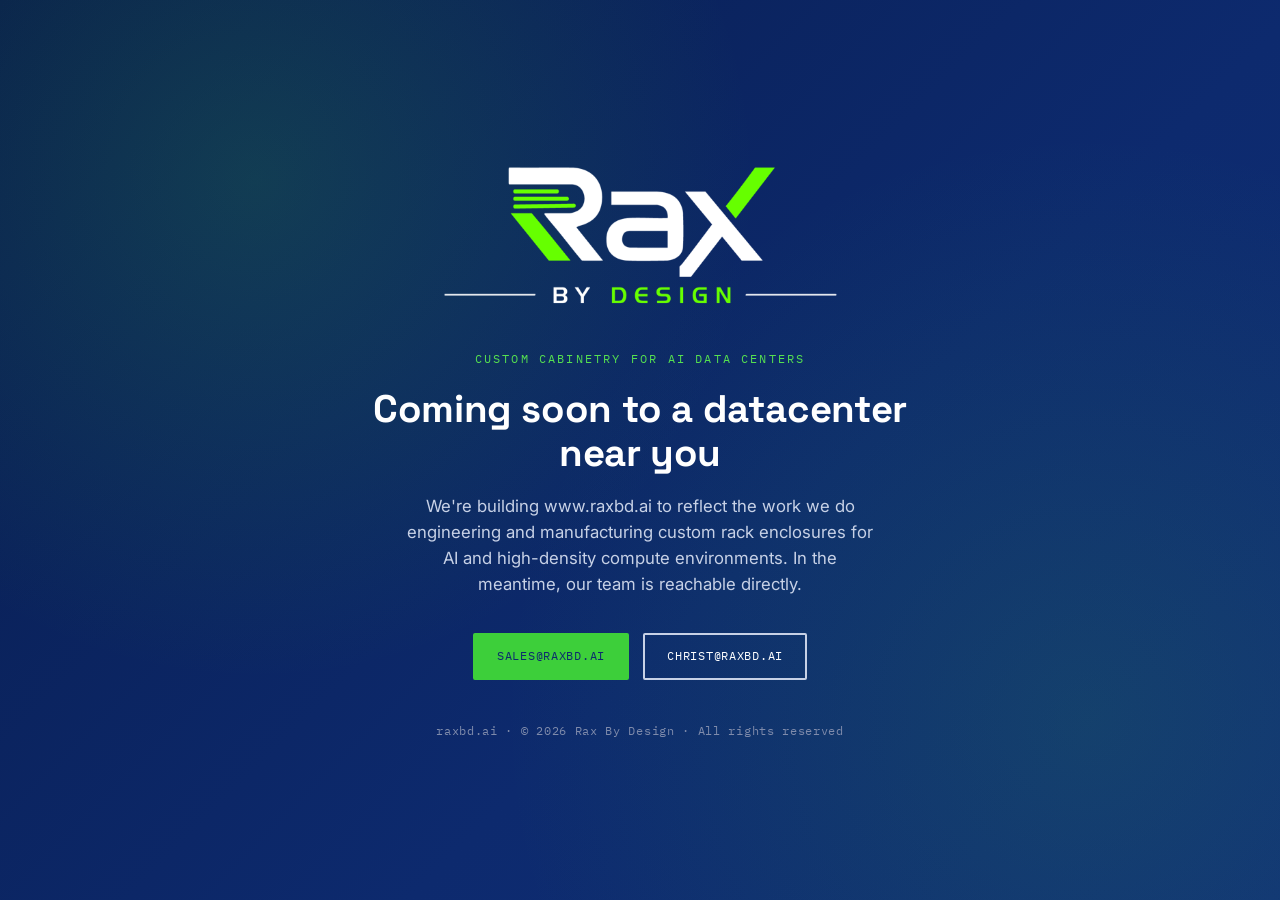
==== commit 7220048a: "Make landing page" ====
--- a/index.html
+++ b/index.html
@@ -3,264 +3,29 @@
 <head>
 <meta charset="utf-8">
 <meta name="viewport" content="width=device-width, initial-scale=1">
-<title>Home | Rax By Design</title>
-<meta name="description" content="Rax By Design engineers and manufactures custom rack enclosures and cabinetry for AI, GPU, and high-density data center environments.">
+<title>Rax By Design &mdash; Site Under Construction</title>
+<meta name="description" content="Rax By Design's website is currently under construction. For inquiries about custom cabinetry for AI and high-density data centers, contact sales@raxbd.ai or christ@raxbd.ai.">
 <link rel="icon" href="data:,">
 <link rel="stylesheet" href="styles.css">
 </head>
-<body>
-<div class="utility-bar">
-  <div class="container">
-    <div class="utility-links">
-      <a href="about.html">About Us</a>
-<a href="integration.html">Manufacturing</a>
-<a href="financing.html">Financing</a>
-<a href="returns.html">Returns / RMA</a>
-<a href="contact.html">Contact Us</a>
+<body class="coming-soon-page">
+<div class="coming-soon-wrap">
+  <div class="coming-soon-bg"></div>
+  <div class="coming-soon-card">
+    <img class="logo-mark" src="assets/logo-full-on-dark.png" width="406" height="150" alt="Rax By Design logo">
+    <div class="coming-soon-eyebrow">Custom Cabinetry for AI Data Centers</div>
+    <h1>Coming soon to a datacenter near you</h1>
+    <p class="lede2">We're building www.raxbd.ai to reflect the work we do engineering and
+    manufacturing custom rack enclosures for AI and high-density compute environments.
+    In the meantime, our team is reachable directly.</p>
+    <div class="coming-soon-contact">
+      <a href="mailto:sales@raxbd.ai" class="btn btn-accent">sales@raxbd.ai</a>
+      <a href="mailto:christ@raxbd.ai" class="btn btn-on-dark">christ@raxbd.ai</a>
     </div>
-    <div class="utility-contact"><a href="mailto:sales@raxbd.ai">sales@raxbd.ai</a>&nbsp;&middot;&nbsp;<a href="mailto:christ@raxbd.ai">christ@raxbd.ai</a></div>
+    <div class="coming-soon-foot">
+      raxbd.ai &middot; &copy; 2026 Rax By Design &middot; All rights reserved
+    </div>
   </div>
 </div>
-<header class="site-header">
-  <div class="container nav-row">
-    <a href="index.html" class="logo-block"><img class="logo-mark" src="assets/logo-full.png" width="141" height="52" alt="Rax By Design logo"></a>
-    <nav class="main-nav">
-      <ul>
-        <a href="about.html">Company</a>
-<a href="integration.html">Manufacturing</a>
-<a href="engineering.html">Engineering</a>
-<a href="products.html">Products</a>
-<a href="solutions.html">Solutions</a>
-<a href="contact.html">Contact</a>
-      </ul>
-    </nav>
-    <a href="contact.html" class="btn btn-primary">Request a Quote</a>
-  </div>
-</header>
-
-<section class="hero">
-  <div class="hero-bg"></div>
-  <div class="container hero-inner">
-    <div class="eyebrow">Custom Cabinetry &middot; AI &amp; High-Density Compute</div>
-    <h1>Enclosures engineered for the density AI compute demands.</h1>
-    <p class="lede">Rax By Design designs and manufactures custom rack enclosures and cabinetry for AI, GPU, and high-density compute environments &mdash; built to the elevation, thermal, and power requirements of the workload, not a catalog part number.</p>
-    <div class="hero-ctas">
-      <a href="contact.html" class="btn btn-primary btn-accent">Request a Quote</a>
-      <a href="integration.html#process" class="btn btn-on-dark">See Our Process</a>
-    </div>
-  </div>
-</section>
-
-<div class="stat-strip">
-  <div class="container stat-grid">
-    <div><div class="stat-num">Custom</div><div class="stat-label">Every Enclosure Built to Spec</div></div>
-    <div><div class="stat-num">AI-Ready</div><div class="stat-label">Engineered for GPU Power &amp; Thermal Density</div></div>
-    <div><div class="stat-num">Trusted Partner</div><div class="stat-label">Full Integration via Rackworx</div></div>
-    <div><div class="stat-num">Direct Access</div><div class="stat-label">Engineering Team, Not a Ticket Queue</div></div>
-  </div>
-</div>
-
-<section>
-  <div class="container">
-    <div class="section-head">
-      <div class="eyebrow">What We Build</div>
-      <h2>Core capabilities</h2>
-      <p>Every enclosure starts as a print and leaves our floor fabricated, finished, and
-      checked against the design. These are the disciplines we coordinate under one roof.</p>
-    </div>
-    <div class="grid grid-3">
-      <div class="card">
-        <div class="num">01</div>
-        <h3>Custom Rack &amp; Cabinet Manufacturing</h3>
-        <p>Enclosures fabricated and finished to your elevation drawing or ours &mdash;
-        sized and reinforced for the workload they'll carry.</p>
-        <a href="integration.html" class="card-link">View Manufacturing &rarr;</a>
-      </div>
-      <div class="card">
-        <div class="num">02</div>
-        <h3>Engineering &amp; Design</h3>
-        <p>Rack elevations, structural and thermal load calculations, and cable pathway
-        design from a team that has to build what it draws.</p>
-        <a href="engineering.html" class="card-link">View Engineering &rarr;</a>
-      </div>
-      <div class="card">
-        <div class="num">03</div>
-        <h3>Deployment &amp; Logistics</h3>
-        <p>Protective, enclosure-level shipping coordinated around your facility's
-        construction and install timeline.</p>
-        <a href="solutions.html" class="card-link">Learn More &rarr;</a>
-      </div>
-    </div>
-    <div class="grid grid-2" style="margin-top:26px;">
-      <div class="card">
-        <div class="num">04</div>
-        <h3>Equipment Financing</h3>
-        <p>Milestone billing and lease-to-own structures built around capital refresh
-        cycles and multi-cabinet rollouts.</p>
-        <a href="financing.html" class="card-link">View Financing &rarr;</a>
-      </div>
-      <div class="card">
-        <div class="num">05</div>
-        <h3>Returns &amp; RMA</h3>
-        <p>A straightforward evaluation process for the rare defect that slips through
-        before install.</p>
-        <a href="returns.html" class="card-link">View Returns &rarr;</a>
-      </div>
-    </div>
-  </div>
-</section>
-
-<section class="on-dark">
-  <div class="container">
-    <div class="section-head">
-      <div class="eyebrow">The Rax Standard</div>
-      <h2>Engineered. Fabricated. Verified.</h2>
-      <p>Three commitments that hold regardless of order size, enclosure count, or ship date.</p>
-    </div>
-    <div class="grid grid-3">
-      <div class="card">
-        <div class="num">E</div>
-        <h3>Engineered</h3>
-        <p>Every enclosure starts from your elevation, power budget, and thermal profile
-        &mdash; not a standard SKU you have to fit into.</p>
-      </div>
-      <div class="card">
-        <div class="num">F</div>
-        <h3>Fabricated to Spec</h3>
-        <p>Custom dimensions, reinforcement, and finishes, built to your drawing,
-        not adapted from one.</p>
-      </div>
-      <div class="card">
-        <div class="num">V</div>
-        <h3>Verified</h3>
-        <p>Every enclosure is checked against the design at fabrication and again at
-        final QA before it ships.</p>
-      </div>
-    </div>
-  </div>
-</section>
-
-<section class="on-dim">
-  <div class="container">
-    <div class="section-head">
-      <div class="eyebrow">Products</div>
-      <h2>Cabinetry built around the rack, not the other way around</h2>
-      <p>Standard and custom enclosures, containment, power distribution, and cable
-      management &mdash; sized and reinforced for the workload they need to carry.</p>
-    </div>
-    <div class="grid grid-4">
-      <div class="card">
-        <img src="https://images.unsplash.com/photo-1784652852605-6945598f2af3?w=1600&q=80&auto=format&fit=crop" alt="High-density AI enclosure" style="margin:-30px -26px 16px; width:calc(100% + 52px); height:150px; object-fit:cover;">
-        <h3>AI &amp; GPU Enclosures</h3>
-        <p>High-density, high-weight cabinet frames</p>
-      </div>
-      <div class="card">
-        <img src="https://images.unsplash.com/photo-1698668975271-2ba9a323be6b?w=1600&q=80&auto=format&fit=crop" alt="Containment system" style="margin:-30px -26px 16px; width:calc(100% + 52px); height:150px; object-fit:cover;">
-        <h3>Containment Systems</h3>
-        <p>Hot/cold aisle &amp; chimney containment</p>
-      </div>
-      <div class="card">
-        <img src="https://images.unsplash.com/photo-1594915440248-1e419eba6611?w=1600&q=80&auto=format&fit=crop" alt="Power distribution" style="margin:-30px -26px 16px; width:calc(100% + 52px); height:150px; object-fit:cover;">
-        <h3>Power &amp; Busway</h3>
-        <p>PDU mounting &amp; busway coordination</p>
-      </div>
-      <div class="card">
-        <img src="https://images.unsplash.com/photo-1785682117029-86171f64c826?w=1600&q=80&auto=format&fit=crop" alt="Cable management" style="margin:-30px -26px 16px; width:calc(100% + 52px); height:150px; object-fit:cover;">
-        <h3>Cable Management</h3>
-        <p>Structured pathways &amp; hardware</p>
-      </div>
-    </div>
-  </div>
-</section>
-
-<section>
-  <div class="container split">
-    <div class="img-col"><img src="https://images.unsplash.com/photo-1785682117394-4c8d27afc12a?w=1600&q=80&auto=format&fit=crop" alt="Fabrication floor"></div>
-    <div>
-      <div class="eyebrow">Approach</div>
-      <h2>Every enclosure starts as a print, not a part number.</h2>
-      <p>We work from your elevation, power budget, and thermal profile from day one,
-      so the cabinet that reaches your floor was designed for the workload it's
-      carrying &mdash; not adapted from one that wasn't.</p>
-      <ul class="mini-list">
-        <li>Engineering review before fabrication starts</li>
-        <li>Custom dimensions, reinforcement, and finishes</li>
-        <li>Dimensional QA on every enclosure before ship</li>
-        <li>Clean handoff to your integration team &mdash; or ours</li>
-      </ul>
-    </div>
-  </div>
-</section>
-
-<section class="on-dim" id="partners">
-  <div class="container">
-    <div class="section-head">
-      <div class="eyebrow">Partners</div>
-      <h2>Built alongside trusted integration partners</h2>
-      <p>Custom cabinetry is one part of a finished, deployment-ready rack. We work closely
-      with rack integration partners to deliver enclosures that are ready for configuration,
-      cabling, and burn-in.</p>
-    </div>
-    <div class="card partner-card">
-      <div class="eyebrow" style="margin-bottom:6px;">Trusted Integration Partner</div>
-      <h3>Rackworx</h3>
-      <p>Rax By Design partners closely with <a href="https://www.rakworx.com/home/home" target="_blank" rel="noopener">Rackworx</a>
-      to pair our custom enclosures with full rack integration &mdash; configuration, cabling, and
-      deployment &mdash; for AI and data center rollouts that need to arrive ready to power on.</p>
-    </div>
-  </div>
-</section>
-
-
-<div class="cta-band">
-  <div class="container">
-    <h2>Have a spec or elevation? Send it over.</h2>
-    <a href="contact.html" class="btn btn-primary">Start a Quote &rarr;</a>
-  </div>
-</div>
-
-<footer class="site-footer">
-  <div class="container">
-    <div class="footer-grid">
-      <div>
-        <a href="index.html" class="logo-block"><img class="logo-mark" src="assets/logo-full-on-dark.png" width="130" height="48" alt="Rax By Design logo"></a>
-        <p style="margin-top:16px; max-width:260px; color:var(--text-on-dark); font-size:0.9rem;">
-          Custom rack enclosures and cabinetry engineered for AI and high-density
-          data center environments.
-        </p>
-      </div>
-      <div>
-        <h4>Quick Links</h4>
-        <ul>
-          <li><a href="about.html">Company</a></li>
-          <li><a href="integration.html">Manufacturing</a></li>
-          <li><a href="engineering.html">Engineering</a></li>
-          <li><a href="products.html">Products</a></li>
-        </ul>
-      </div>
-      <div>
-        <h4>Solutions</h4>
-        <ul>
-          <li><a href="solutions.html">Hyperscale &amp; Cloud</a></li>
-          <li><a href="solutions.html">AI &amp; GPU Compute</a></li>
-          <li><a href="solutions.html">Colocation</a></li>
-          <li><a href="solutions.html">Edge &amp; Modular</a></li>
-        </ul>
-      </div>
-      <div>
-        <h4>Company</h4>
-        <ul>
-          <li><a href="financing.html">Financing</a></li>
-          <li><a href="returns.html">Returns / RMA</a></li>
-          <li><a href="contact.html">Contact Us</a></li>
-        </ul>
-      </div>
-    </div>
-    <div class="footer-bottom">
-      <span>&copy; 2026 Rax By Design. All rights reserved.</span>
-      <span>raxbd.ai</span>
-    </div>
-  </div>
-</footer>
 </body>
 </html>
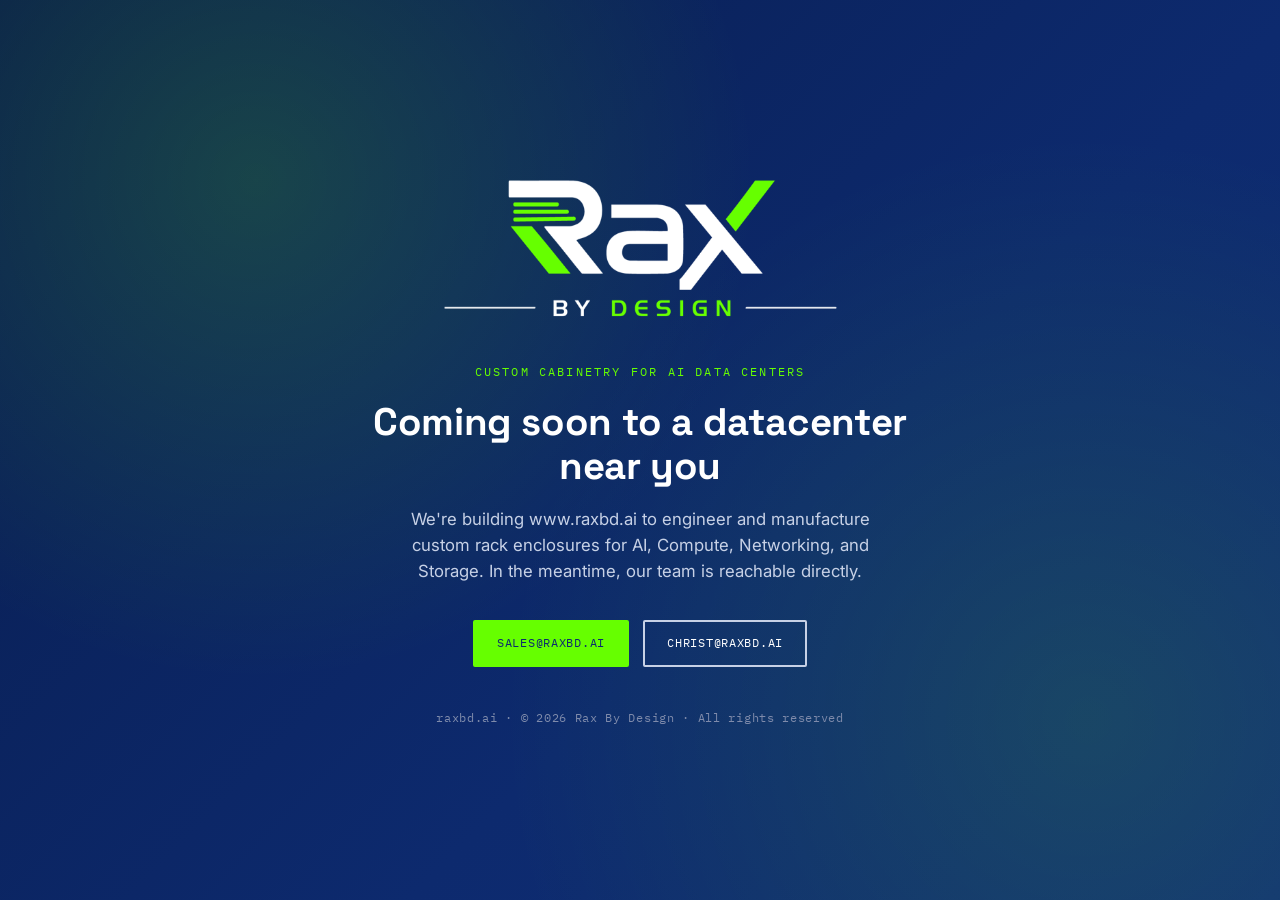
==== commit 13413c46: "Fix landing page" ====
--- a/index.html
+++ b/index.html
@@ -15,8 +15,8 @@
     <img class="logo-mark" src="assets/logo-full-on-dark.png" width="406" height="150" alt="Rax By Design logo">
     <div class="coming-soon-eyebrow">Custom Cabinetry for AI Data Centers</div>
     <h1>Coming soon to a datacenter near you</h1>
-    <p class="lede2">We're building www.raxbd.ai to reflect the work we do engineering and
-    manufacturing custom rack enclosures for AI and high-density compute environments.
+    <p class="lede2">We're building www.raxbd.ai to engineer and
+    manufacture custom rack enclosures for AI, Compute, Networking, and Storage.
     In the meantime, our team is reachable directly.</p>
     <div class="coming-soon-contact">
       <a href="mailto:sales@raxbd.ai" class="btn btn-accent">sales@raxbd.ai</a>
--- a/styles.css
+++ b/styles.css
@@ -7,8 +7,8 @@
   --ink-soft: #14337a;
   --paper: #f5f7fb;
   --paper-dim: #eaeef6;
-  --amber: #3dcf3a;
-  --amber-bright: #55e050;
+  --amber: #66ff00;
+  --amber-bright: #66ff00;
   --line: #dbe1ee;
   --line-dark: #1e3a82;
   --text-muted: #5b6472;
@@ -150,7 +150,7 @@
 .hero-bg {
   position: absolute; inset: 0;
   background:
-    radial-gradient(circle at 82% 18%, rgba(61,207,58,0.24) 0%, transparent 45%),
+    radial-gradient(circle at 82% 18%, rgba(102,255,0,0.24) 0%, transparent 45%),
     linear-gradient(120deg, #081c4d 0%, #0d2a6e 55%, #123a91 100%);
   background-size: cover;
   background-position: center;
@@ -275,6 +275,15 @@
 }
 .split img { border: 1px solid var(--line); }
 .split.reverse .img-col { order: 2; }
+.compare { display: grid; grid-template-columns: 1fr 1fr; gap: 16px; }
+.compare figure { margin: 0; }
+.compare img { width: 100%; height: 360px; object-fit: cover; display: block; }
+.compare figcaption { font-size: 0.85rem; color: var(--text-muted); padding-top: 10px; line-height: 1.4; }
+.compare figcaption span {
+  display: block; font-family: var(--mono); font-size: 0.72rem; letter-spacing: 0.12em;
+  text-transform: uppercase; color: var(--ink); margin-bottom: 2px;
+}
+.compare figure:last-child figcaption span { color: var(--amber); }
 .split .eyebrow { margin-bottom: 14px; }
 .mini-list { list-style: none; margin: 22px 0 0; padding: 0; }
 .mini-list li {
@@ -332,7 +341,7 @@
 
 /* ---------- CTA band ---------- */
 .cta-band {
-  background: var(--amber);
+  background: #86C440;
   color: var(--ink);
 }
 .cta-band .container {
@@ -356,7 +365,7 @@
 }
 .footer-grid {
   display: grid;
-  grid-template-columns: 1.4fr 1fr 1fr 1.2fr;
+  grid-template-columns: 1.4fr 1fr 1.2fr;
   gap: 40px;
   padding-bottom: 40px;
   border-bottom: 1px solid var(--line-dark);
@@ -402,8 +411,8 @@
 .coming-soon-bg {
   position: absolute; inset: 0;
   background:
-    radial-gradient(circle at 20% 20%, rgba(61,207,58,0.16) 0%, transparent 40%),
-    radial-gradient(circle at 85% 80%, rgba(61,207,58,0.12) 0%, transparent 45%),
+    radial-gradient(circle at 20% 20%, rgba(102,255,0,0.16) 0%, transparent 40%),
+    radial-gradient(circle at 85% 80%, rgba(102,255,0,0.12) 0%, transparent 45%),
     linear-gradient(135deg, #081c4d 0%, #0d2a6e 60%, #102f78 100%);
 }
 .coming-soon-card {
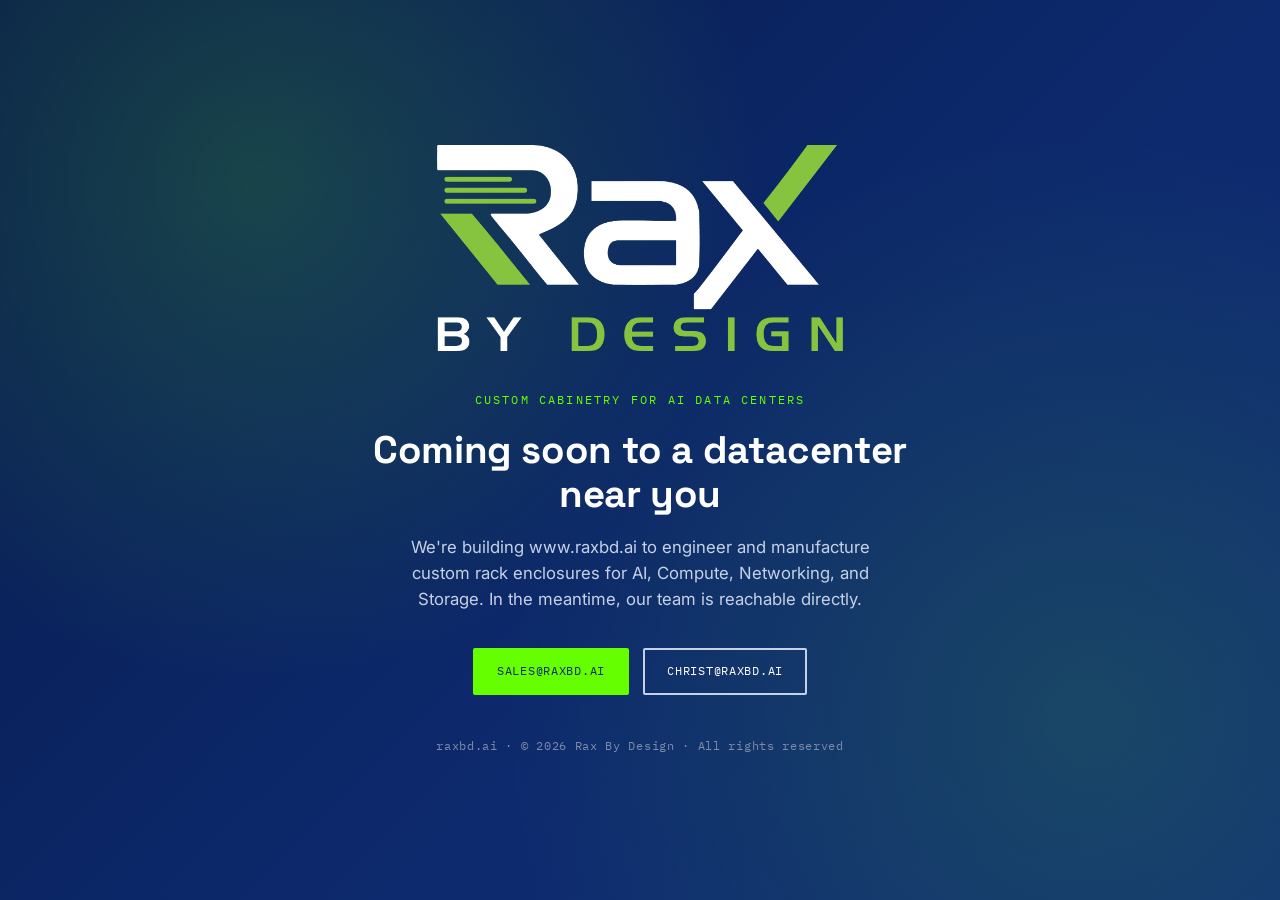
==== commit 647f086e: "Update logo and also engineering.html" ====
--- a/index.html
+++ b/index.html
@@ -12,7 +12,7 @@
 <div class="coming-soon-wrap">
   <div class="coming-soon-bg"></div>
   <div class="coming-soon-card">
-    <img class="logo-mark" src="assets/logo-full-on-dark.png" width="406" height="150" alt="Rax By Design logo">
+    <img class="logo-mark" src="assets/logo-full-on-dark.png" width="406" height="206" alt="Rax By Design logo">
     <div class="coming-soon-eyebrow">Custom Cabinetry for AI Data Centers</div>
     <h1>Coming soon to a datacenter near you</h1>
     <p class="lede2">We're building www.raxbd.ai to engineer and
